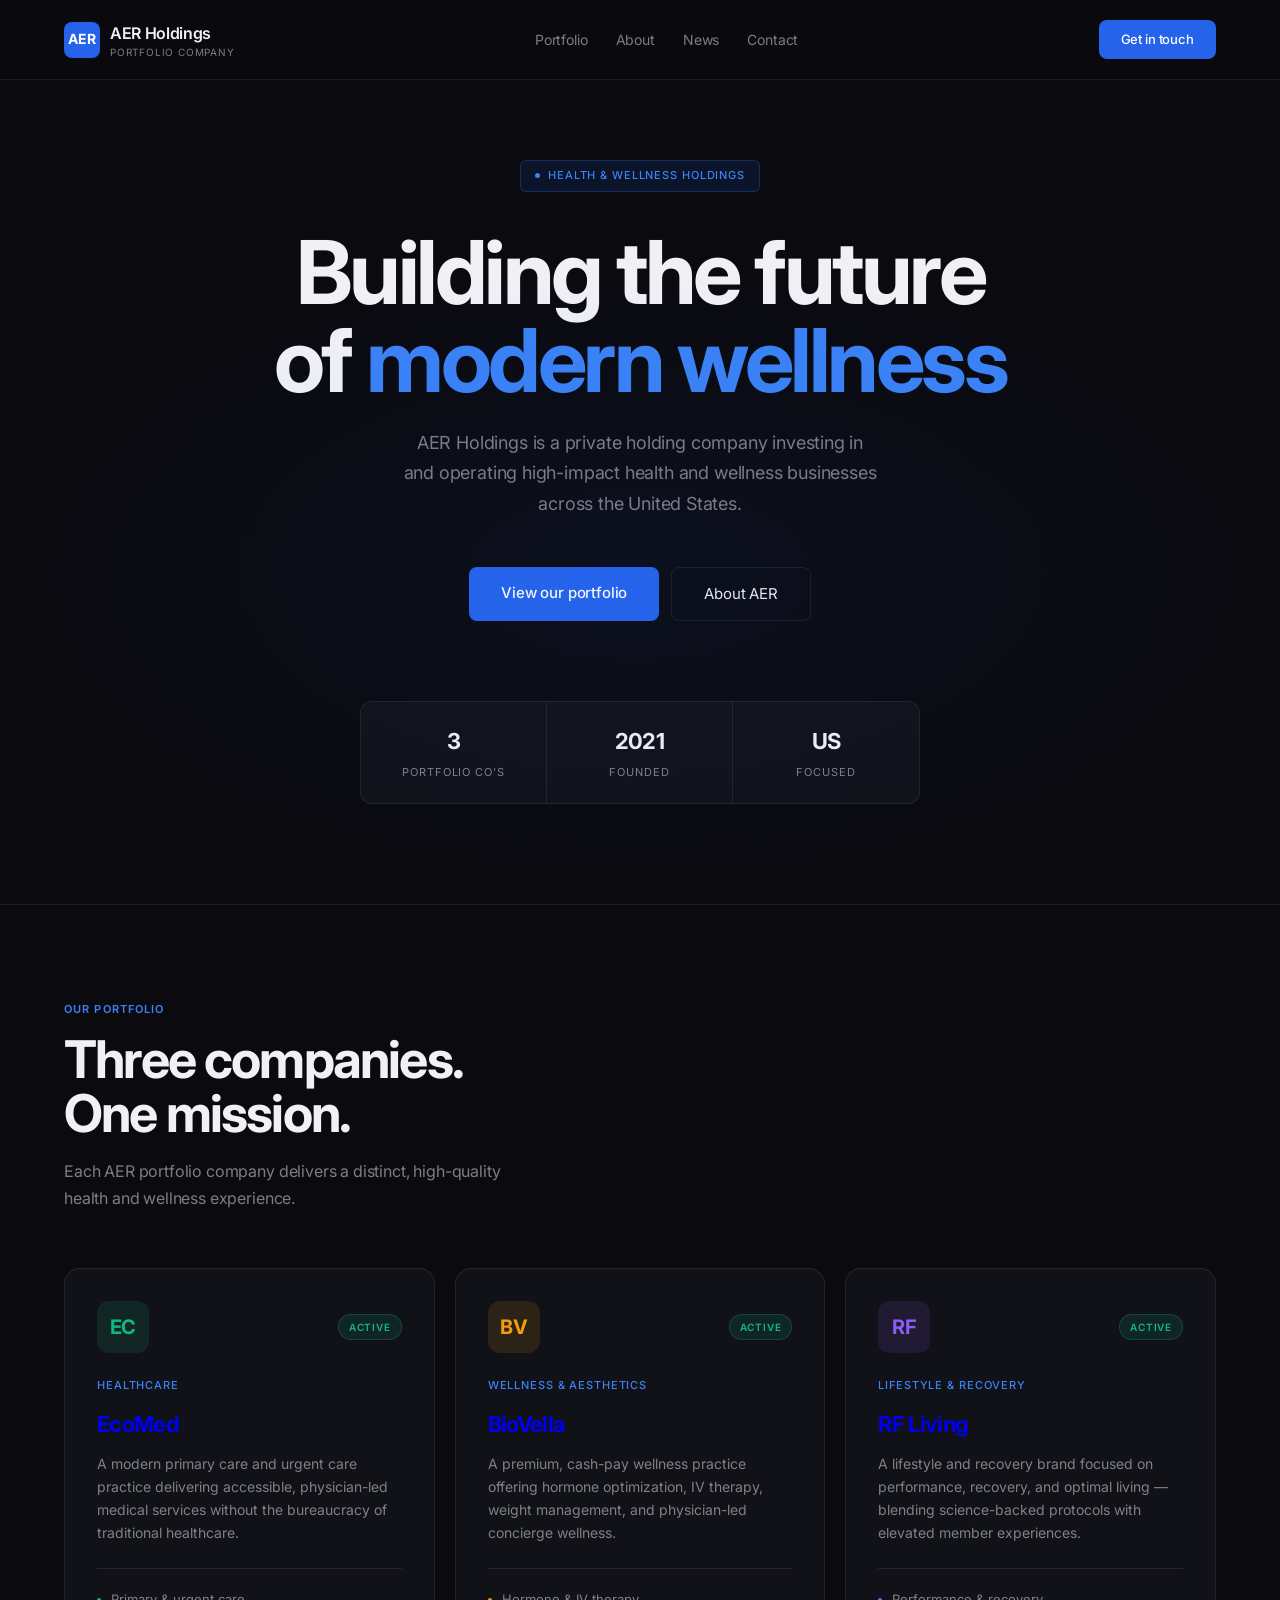
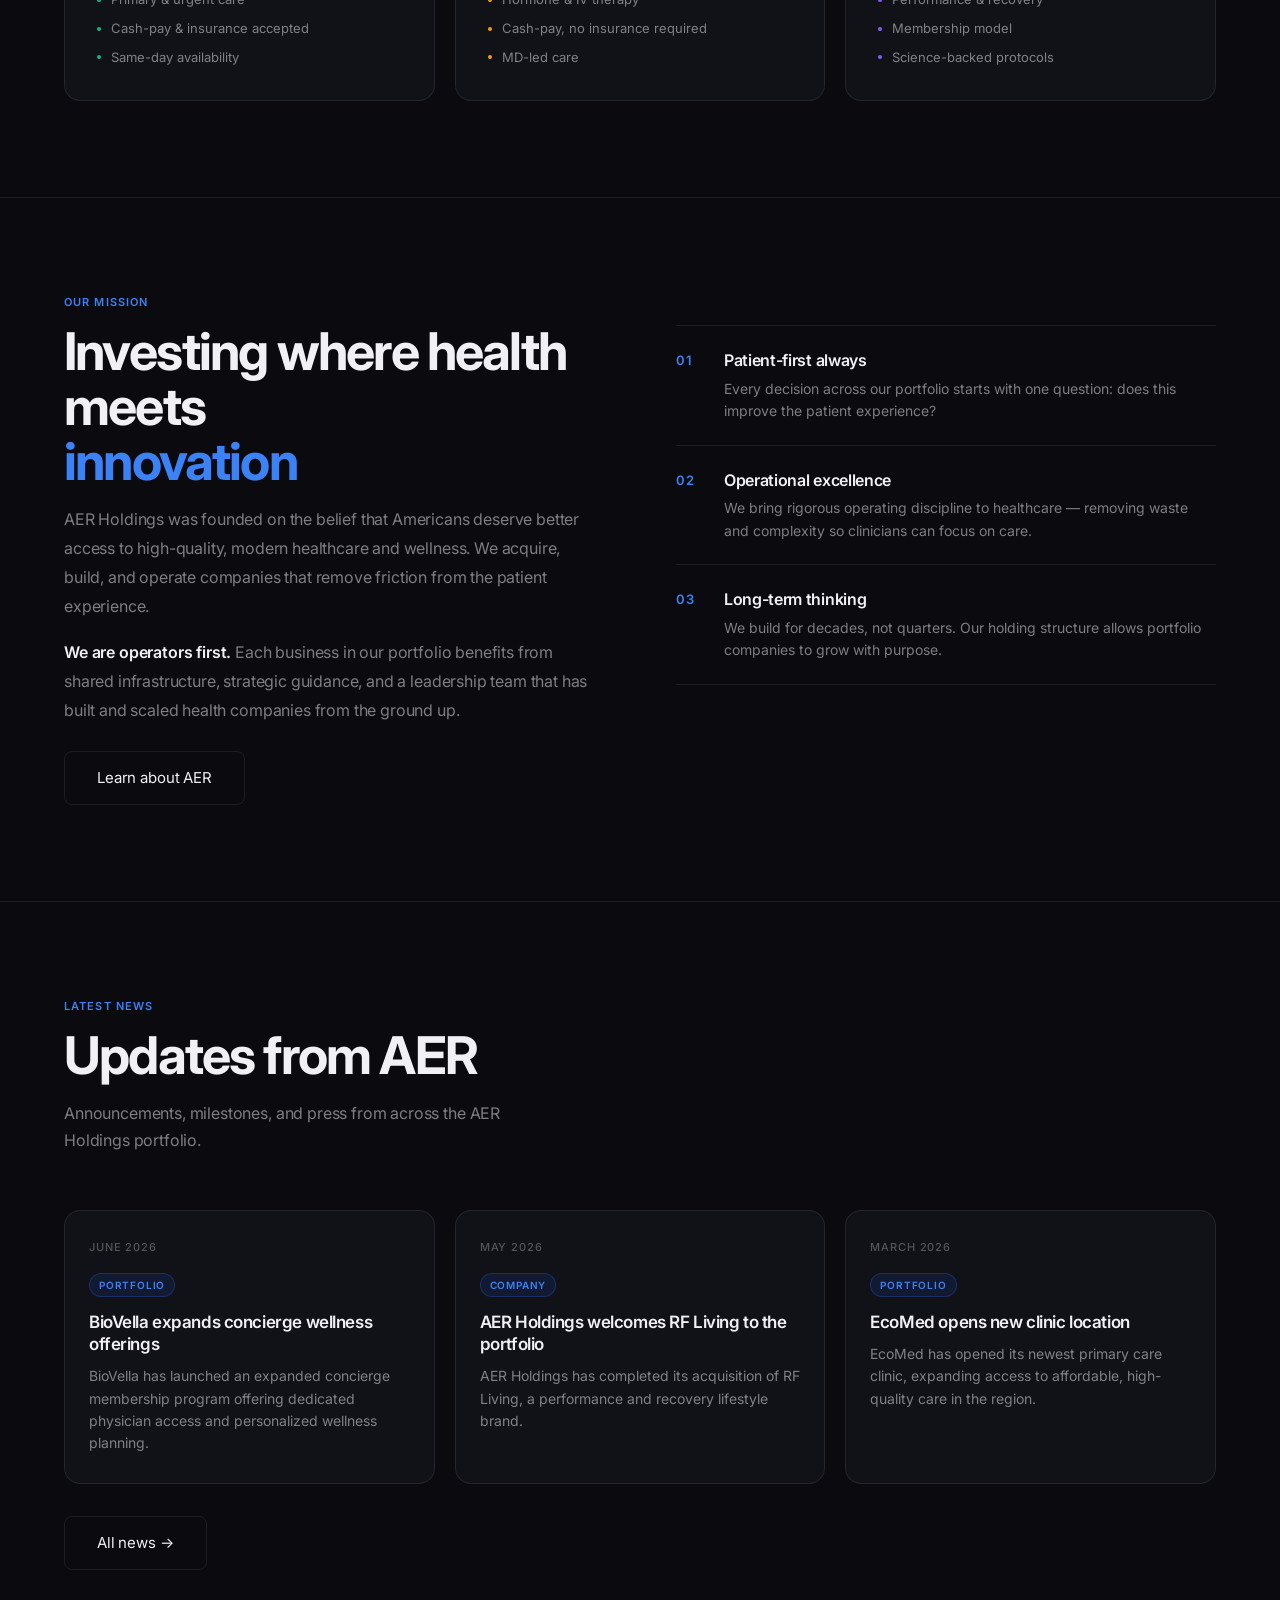
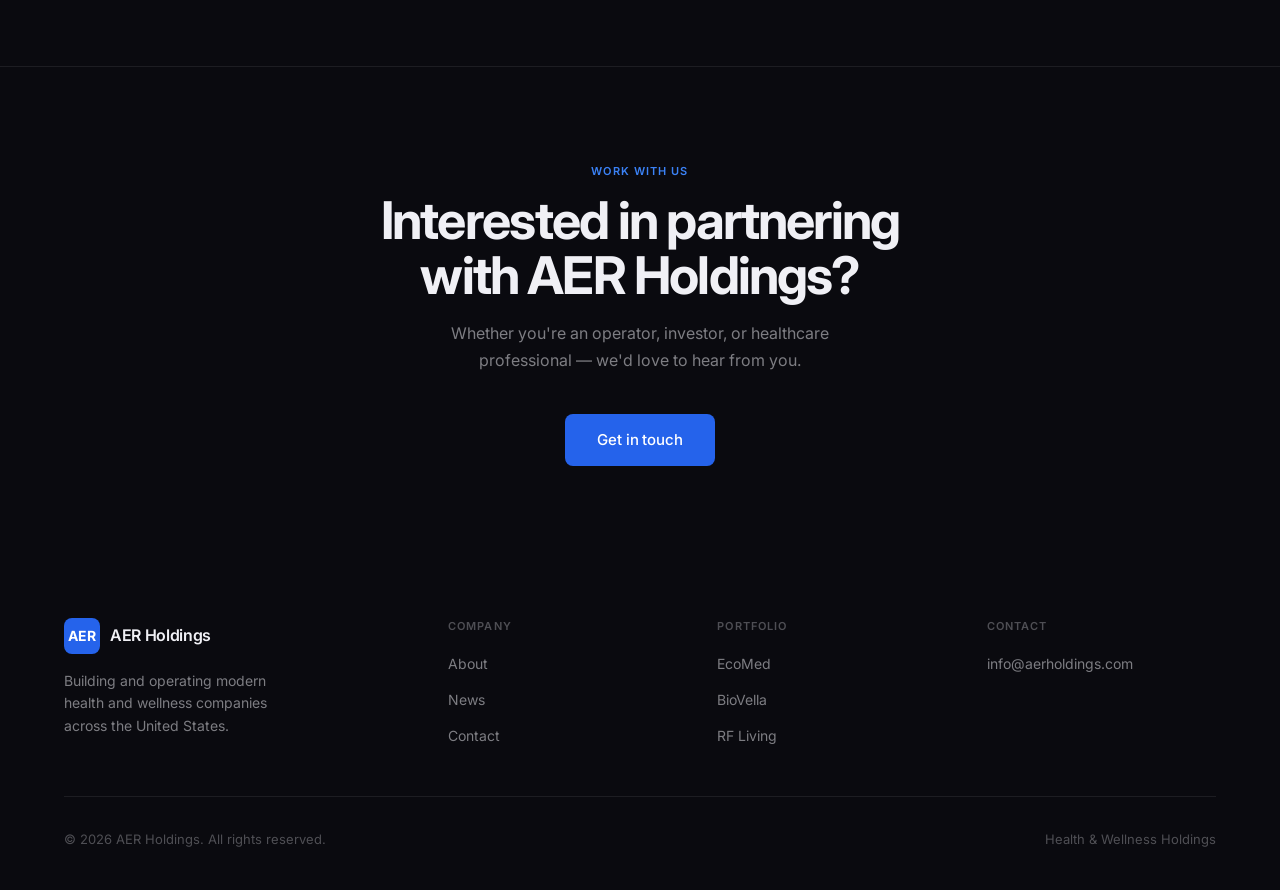
==== index.html @ 1b5bc902 "Initial commit: AER Holdings website" ====
<!DOCTYPE html>
<html lang="en">
<head>
<meta charset="UTF-8">
<meta name="viewport" content="width=device-width, initial-scale=1.0">
<title>AER Holdings — Building Tomorrow's Health & Wellness</title>
<link rel="preconnect" href="https://fonts.googleapis.com">
<link rel="preconnect" href="https://fonts.gstatic.com" crossorigin>
<link href="https://fonts.googleapis.com/css2?family=Inter:wght@300;400;500;600;700&display=swap" rel="stylesheet">
<link rel="stylesheet" href="styles.css">
</head>
<body>
<nav>
  <a href="index.html" class="logo">
    <div class="logo-mark">AER</div>
    <div><div class="logo-text">AER Holdings</div><div class="logo-sub">Portfolio Company</div></div>
  </a>
  <ul class="nav-links">
    <li><a href="portfolio.html">Portfolio</a></li>
    <li><a href="about.html">About</a></li>
    <li><a href="news.html">News</a></li>
    <li><a href="contact.html">Contact</a></li>
  </ul>
  <a href="contact.html" class="nav-cta">Get in touch</a>
  <button class="hamburger" onclick="toggleMenu()" aria-label="Open menu">
    <span></span><span></span><span></span>
  </button>
</nav>
<div class="mobile-menu" id="mobileMenu">
  <a href="portfolio.html" onclick="closeMenu()">Portfolio</a>
  <a href="about.html" onclick="closeMenu()">About</a>
  <a href="news.html" onclick="closeMenu()">News</a>
  <a href="contact.html" onclick="closeMenu()">Contact</a>
  <a href="contact.html" class="nav-cta" onclick="closeMenu()">Get in touch</a>
</div>

<section class="hero">
  <div class="hero-eyebrow">Health &amp; Wellness Holdings</div>
  <h1>Building the future<br>of <span>modern wellness</span></h1>
  <p>AER Holdings is a private holding company investing in and operating high-impact health and wellness businesses across the United States.</p>
  <div class="hero-btns">
    <a href="portfolio.html" class="btn-primary">View our portfolio</a>
    <a href="about.html" class="btn-ghost">About AER</a>
  </div>
  <div class="hero-stats">
    <div class="stat"><div class="stat-val">3</div><div class="stat-lbl">Portfolio Co's</div></div>
    <div class="stat"><div class="stat-val">2021</div><div class="stat-lbl">Founded</div></div>
    <div class="stat"><div class="stat-val">US</div><div class="stat-lbl">Focused</div></div>
  </div>
</section>

<!-- Portfolio Preview -->
<section>
  <div class="eyebrow">Our Portfolio</div>
  <h2 class="s-title">Three companies.<br>One mission.</h2>
  <p class="s-sub">Each AER portfolio company delivers a distinct, high-quality health and wellness experience.</p>
  <div class="portfolio-grid">
    <a href="portfolio.html#ecomed" class="portfolio-card">
      <div class="pc-header">
        <div class="pc-logo-wrap ecomed">EC</div>
        <span class="pc-badge active">Active</span>
      </div>
      <div class="pc-sector">Healthcare</div>
      <div class="pc-name">EcoMed</div>
      <div class="pc-desc">A modern primary care and urgent care practice delivering accessible, physician-led medical services without the bureaucracy of traditional healthcare.</div>
      <div class="pc-facts">
        <div class="pc-fact"><div class="pc-fact-dot ecomed"></div>Primary &amp; urgent care</div>
        <div class="pc-fact"><div class="pc-fact-dot ecomed"></div>Cash-pay &amp; insurance accepted</div>
        <div class="pc-fact"><div class="pc-fact-dot ecomed"></div>Same-day availability</div>
      </div>
    </a>
    <a href="portfolio.html#biovella" class="portfolio-card">
      <div class="pc-header">
        <div class="pc-logo-wrap biovella">BV</div>
        <span class="pc-badge active">Active</span>
      </div>
      <div class="pc-sector">Wellness &amp; Aesthetics</div>
      <div class="pc-name">BioVella</div>
      <div class="pc-desc">A premium, cash-pay wellness practice offering hormone optimization, IV therapy, weight management, and physician-led concierge wellness.</div>
      <div class="pc-facts">
        <div class="pc-fact"><div class="pc-fact-dot biovella"></div>Hormone &amp; IV therapy</div>
        <div class="pc-fact"><div class="pc-fact-dot biovella"></div>Cash-pay, no insurance required</div>
        <div class="pc-fact"><div class="pc-fact-dot biovella"></div>MD-led care</div>
      </div>
    </a>
    <a href="portfolio.html#rfliving" class="portfolio-card">
      <div class="pc-header">
        <div class="pc-logo-wrap rf">RF</div>
        <span class="pc-badge active">Active</span>
      </div>
      <div class="pc-sector">Lifestyle &amp; Recovery</div>
      <div class="pc-name">RF Living</div>
      <div class="pc-desc">A lifestyle and recovery brand focused on performance, recovery, and optimal living — blending science-backed protocols with elevated member experiences.</div>
      <div class="pc-facts">
        <div class="pc-fact"><div class="pc-fact-dot rf"></div>Performance &amp; recovery</div>
        <div class="pc-fact"><div class="pc-fact-dot rf"></div>Membership model</div>
        <div class="pc-fact"><div class="pc-fact-dot rf"></div>Science-backed protocols</div>
      </div>
    </a>
  </div>
</section>

<!-- Mission -->
<section>
  <div class="eyebrow">Our Mission</div>
  <div class="about-grid">
    <div class="about-content">
      <h2 class="s-title">Investing where health meets<br><span style="color:var(--accent-light)">innovation</span></h2>
      <p>AER Holdings was founded on the belief that Americans deserve better access to high-quality, modern healthcare and wellness. We acquire, build, and operate companies that remove friction from the patient experience.</p>
      <p><strong>We are operators first.</strong> Each business in our portfolio benefits from shared infrastructure, strategic guidance, and a leadership team that has built and scaled health companies from the ground up.</p>
      <a href="about.html" class="btn-ghost" style="margin-top:8px">Learn about AER</a>
    </div>
    <div class="values-list">
      <div class="value-item">
        <div class="value-num">01</div>
        <div class="value-body">
          <div class="value-name">Patient-first always</div>
          <div class="value-desc">Every decision across our portfolio starts with one question: does this improve the patient experience?</div>
        </div>
      </div>
      <div class="value-item">
        <div class="value-num">02</div>
        <div class="value-body">
          <div class="value-name">Operational excellence</div>
          <div class="value-desc">We bring rigorous operating discipline to healthcare — removing waste and complexity so clinicians can focus on care.</div>
        </div>
      </div>
      <div class="value-item">
        <div class="value-num">03</div>
        <div class="value-body">
          <div class="value-name">Long-term thinking</div>
          <div class="value-desc">We build for decades, not quarters. Our holding structure allows portfolio companies to grow with purpose.</div>
        </div>
      </div>
    </div>
  </div>
</section>

<!-- News teaser -->
<section>
  <div class="eyebrow">Latest News</div>
  <h2 class="s-title">Updates from AER</h2>
  <p class="s-sub">Announcements, milestones, and press from across the AER Holdings portfolio.</p>
  <div class="news-grid">
    <div class="news-card">
      <div class="news-date">June 2026</div>
      <div class="news-tag">Portfolio</div>
      <div class="news-title">BioVella expands concierge wellness offerings</div>
      <div class="news-excerpt">BioVella has launched an expanded concierge membership program offering dedicated physician access and personalized wellness planning.</div>
    </div>
    <div class="news-card">
      <div class="news-date">May 2026</div>
      <div class="news-tag">Company</div>
      <div class="news-title">AER Holdings welcomes RF Living to the portfolio</div>
      <div class="news-excerpt">AER Holdings has completed its acquisition of RF Living, a performance and recovery lifestyle brand.</div>
    </div>
    <div class="news-card">
      <div class="news-date">March 2026</div>
      <div class="news-tag">Portfolio</div>
      <div class="news-title">EcoMed opens new clinic location</div>
      <div class="news-excerpt">EcoMed has opened its newest primary care clinic, expanding access to affordable, high-quality care in the region.</div>
    </div>
  </div>
  <div style="margin-top:32px"><a href="news.html" class="btn-ghost">All news &rarr;</a></div>
</section>

<!-- CTA -->
<section style="text-align:center;border-bottom:none">
  <div class="eyebrow">Work with us</div>
  <h2 class="s-title" style="max-width:600px;margin:0 auto 16px">Interested in partnering<br>with AER Holdings?</h2>
  <p style="font-size:16px;color:var(--mu);max-width:440px;margin:0 auto 40px;line-height:1.7">Whether you're an operator, investor, or healthcare professional — we'd love to hear from you.</p>
  <a href="contact.html" class="btn-primary">Get in touch</a>
</section>

<footer>
  <div class="footer-inner">
    <div class="footer-brand">
      <a href="index.html" class="footer-logo logo">
        <div class="logo-mark">AER</div>
        <div><div class="logo-text">AER Holdings</div></div>
      </a>
      <p class="footer-tagline">Building and operating modern health and wellness companies across the United States.</p>
    </div>
    <div>
      <div class="footer-col-title">Company</div>
      <ul class="footer-links">
        <li><a href="about.html">About</a></li>
        <li><a href="news.html">News</a></li>
        <li><a href="contact.html">Contact</a></li>
      </ul>
    </div>
    <div>
      <div class="footer-col-title">Portfolio</div>
      <ul class="footer-links">
        <li><a href="portfolio.html#ecomed">EcoMed</a></li>
        <li><a href="portfolio.html#biovella">BioVella</a></li>
        <li><a href="portfolio.html#rfliving">RF Living</a></li>
      </ul>
    </div>
    <div>
      <div class="footer-col-title">Contact</div>
      <ul class="footer-links">
        <li><a href="mailto:info@aerholdings.com">info@aerholdings.com</a></li>
      </ul>
    </div>
  </div>
  <div class="footer-bottom">
    <span>&copy; 2026 AER Holdings. All rights reserved.</span>
    <span>Health &amp; Wellness Holdings</span>
  </div>
</footer>

<script src="script.js"></script>
</body>
</html>
---- styles.css ----
*,*::before,*::after{box-sizing:border-box;margin:0;padding:0}
:root{
  --accent:#2563EB;
  --accent-light:#3B82F6;
  --accent-dim:rgba(37,99,235,0.12);
  --accent-border:rgba(37,99,235,0.3);
  --bg:#0A0A0F;
  --bg2:#111118;
  --bg3:#18181F;
  --bd:rgba(255,255,255,0.08);
  --bd2:rgba(255,255,255,0.04);
  --tx:#F0F0F5;
  --mu:rgba(240,240,245,0.5);
  --mu2:rgba(240,240,245,0.3);
}
html{scroll-behavior:smooth}
body{font-family:'Inter',sans-serif;background:var(--bg);color:var(--tx);font-size:16px;line-height:1.6;overflow-x:hidden}

/* NAV */
nav{position:sticky;top:0;z-index:100;display:flex;align-items:center;justify-content:space-between;padding:0 5vw;height:80px;background:rgba(10,10,15,0.92);backdrop-filter:blur(16px);border-bottom:1px solid var(--bd)}
.logo{display:flex;align-items:center;gap:10px;text-decoration:none}
.logo-mark{width:36px;height:36px;background:var(--accent);border-radius:8px;display:flex;align-items:center;justify-content:center;font-size:14px;font-weight:700;color:#fff;letter-spacing:-.02em;flex-shrink:0}
.logo-text{font-size:16px;font-weight:600;letter-spacing:-.02em;color:var(--tx)}
.logo-sub{font-size:10px;font-weight:400;color:var(--mu);letter-spacing:.08em;text-transform:uppercase;line-height:1.2}
.nav-links{display:flex;list-style:none;gap:28px;align-items:center}
.nav-links a{font-size:14px;color:var(--mu);text-decoration:none;transition:color .2s;letter-spacing:-.01em}
.nav-links a:hover,.nav-links a.active{color:var(--tx)}
.nav-cta{font-size:13px;font-weight:500;padding:9px 22px;background:var(--accent);color:#fff;border:none;border-radius:8px;cursor:pointer;text-decoration:none;transition:background .2s,transform .15s;display:inline-block;letter-spacing:-.01em}
.nav-cta:hover{background:var(--accent-light);transform:translateY(-1px)}
.hamburger{display:none;flex-direction:column;gap:5px;cursor:pointer;background:none;border:none;padding:4px}
.hamburger span{display:block;width:22px;height:1.5px;background:var(--tx);transition:all .3s}
.mobile-menu{display:none;position:fixed;inset:80px 0 0 0;background:var(--bg);z-index:99;flex-direction:column;align-items:center;justify-content:center;gap:28px}
.mobile-menu.open{display:flex}
.mobile-menu a{font-size:22px;font-weight:300;color:var(--tx);text-decoration:none;transition:color .2s}
.mobile-menu a:hover{color:var(--accent)}
.mobile-menu .nav-cta{font-size:16px;padding:12px 36px}

/* HERO */
.hero{min-height:calc(100svh - 80px);display:flex;flex-direction:column;align-items:center;justify-content:center;text-align:center;padding:80px 5vw 100px;border-bottom:1px solid var(--bd);position:relative;overflow:hidden}
.hero::before{content:'';position:absolute;inset:0;background:radial-gradient(ellipse 70% 55% at 50% 60%,rgba(37,99,235,0.07) 0%,transparent 70%);pointer-events:none}
.hero-eyebrow{display:inline-flex;align-items:center;gap:8px;background:var(--accent-dim);border:1px solid var(--accent-border);border-radius:6px;padding:6px 14px;font-size:11px;font-weight:500;color:var(--accent-light);letter-spacing:.08em;text-transform:uppercase;margin-bottom:36px}
.hero-eyebrow::before{content:'';width:5px;height:5px;border-radius:50%;background:var(--accent-light);animation:pulse 2s ease-in-out infinite}
@keyframes pulse{0%,100%{opacity:1;transform:scale(1)}50%{opacity:.35;transform:scale(.65)}}
.hero h1{font-size:clamp(42px,7.5vw,88px);font-weight:700;line-height:1.0;letter-spacing:-.04em;max-width:820px;margin-bottom:24px}
.hero h1 span{color:var(--accent-light)}
.hero p{font-size:clamp(15px,2vw,18px);font-weight:400;color:var(--mu);max-width:480px;margin-bottom:48px;line-height:1.7;letter-spacing:-.01em}
.hero-btns{display:flex;gap:12px;flex-wrap:wrap;justify-content:center;margin-bottom:80px}
.btn-primary{font-size:15px;font-weight:500;padding:14px 32px;background:var(--accent);color:#fff;border:none;border-radius:8px;cursor:pointer;text-decoration:none;transition:background .2s,transform .15s;display:inline-block;letter-spacing:-.01em}
.btn-primary:hover{background:var(--accent-light);transform:translateY(-1px)}
.btn-ghost{font-size:15px;font-weight:400;padding:14px 32px;background:transparent;color:var(--tx);border:1px solid var(--bd);border-radius:8px;cursor:pointer;text-decoration:none;transition:border-color .2s,transform .15s;display:inline-block;letter-spacing:-.01em}
.btn-ghost:hover{border-color:var(--accent-border);transform:translateY(-1px)}
.hero-stats{display:grid;grid-template-columns:repeat(3,1fr);width:100%;max-width:560px;border:1px solid var(--bd);border-radius:12px;overflow:hidden;background:var(--bg2)}
.stat{padding:22px 16px;text-align:center;border-right:1px solid var(--bd)}
.stat:last-child{border-right:none}
.stat-val{font-size:22px;font-weight:700;letter-spacing:-.03em;margin-bottom:4px;color:var(--tx)}
.stat-lbl{font-size:11px;color:var(--mu);text-transform:uppercase;letter-spacing:.08em}

/* SECTIONS */
section{padding:96px 5vw;border-bottom:1px solid var(--bd)}
.eyebrow{font-size:11px;font-weight:600;text-transform:uppercase;letter-spacing:.1em;color:var(--accent-light);margin-bottom:14px}
.s-title{font-size:clamp(32px,4.5vw,52px);font-weight:700;line-height:1.05;letter-spacing:-.035em;margin-bottom:16px}
.s-sub{font-size:16px;font-weight:400;color:var(--mu);max-width:480px;line-height:1.7;margin-bottom:56px;letter-spacing:-.01em}

/* PORTFOLIO CARDS */
.portfolio-grid{display:grid;grid-template-columns:repeat(auto-fit,minmax(300px,1fr));gap:20px}
.portfolio-card{background:var(--bg2);border:1px solid var(--bd);border-radius:16px;padding:32px;transition:border-color .25s,transform .25s;cursor:default;text-decoration:none;display:block}
.portfolio-card:hover{border-color:var(--accent-border);transform:translateY(-3px)}
.pc-header{display:flex;align-items:center;justify-content:space-between;margin-bottom:24px}
.pc-logo-wrap{width:52px;height:52px;border-radius:12px;display:flex;align-items:center;justify-content:center;font-size:20px;font-weight:700;letter-spacing:-.03em;flex-shrink:0}
.pc-logo-wrap.ecomed{background:rgba(16,185,129,0.12);color:#10B981}
.pc-logo-wrap.biovella{background:rgba(245,158,11,0.12);color:#F59E0B}
.pc-logo-wrap.rf{background:rgba(139,92,246,0.12);color:#8B5CF6}
.pc-badge{font-size:10px;font-weight:600;text-transform:uppercase;letter-spacing:.08em;padding:4px 10px;border-radius:100px}
.pc-badge.active{background:rgba(16,185,129,0.12);color:#10B981;border:1px solid rgba(16,185,129,0.25)}
.pc-name{font-size:22px;font-weight:700;letter-spacing:-.03em;margin-bottom:10px}
.pc-sector{font-size:11px;font-weight:500;text-transform:uppercase;letter-spacing:.08em;color:var(--accent-light);margin-bottom:12px}
.pc-desc{font-size:14px;font-weight:400;color:var(--mu);line-height:1.65;margin-bottom:24px}
.pc-facts{display:flex;flex-direction:column;gap:8px;border-top:1px solid var(--bd);padding-top:20px}
.pc-fact{display:flex;align-items:center;gap:10px;font-size:13px;color:var(--mu)}
.pc-fact-dot{width:4px;height:4px;border-radius:50%;flex-shrink:0}
.pc-fact-dot.ecomed{background:#10B981}
.pc-fact-dot.biovella{background:#F59E0B}
.pc-fact-dot.rf{background:#8B5CF6}

/* ABOUT / MISSION */
.about-grid{display:grid;grid-template-columns:1fr 1fr;gap:72px;align-items:start}
.about-content p{font-size:16px;font-weight:400;color:var(--mu);line-height:1.8;margin-bottom:18px;letter-spacing:-.01em}
.about-content p strong{color:var(--tx);font-weight:600}
.values-list{display:flex;flex-direction:column;gap:0}
.value-item{display:flex;gap:20px;padding:22px 0;border-bottom:1px solid var(--bd)}
.value-item:first-child{border-top:1px solid var(--bd)}
.value-num{font-size:13px;font-weight:600;color:var(--accent-light);min-width:28px;padding-top:2px;letter-spacing:.04em}
.value-body{}
.value-name{font-size:16px;font-weight:600;letter-spacing:-.02em;margin-bottom:4px}
.value-desc{font-size:14px;color:var(--mu);line-height:1.6}

/* LEADERSHIP */
.leadership-grid{display:grid;grid-template-columns:repeat(auto-fit,minmax(240px,1fr));gap:20px}
.leader-card{background:var(--bg2);border:1px solid var(--bd);border-radius:16px;padding:28px 24px;transition:border-color .2s}
.leader-card:hover{border-color:var(--accent-border)}
.leader-avatar{width:56px;height:56px;border-radius:12px;background:var(--accent-dim);border:1px solid var(--accent-border);display:flex;align-items:center;justify-content:center;font-size:20px;font-weight:700;color:var(--accent-light);letter-spacing:-.02em;margin-bottom:20px}
.leader-name{font-size:18px;font-weight:600;letter-spacing:-.02em;margin-bottom:4px}
.leader-title{font-size:12px;font-weight:500;text-transform:uppercase;letter-spacing:.08em;color:var(--accent-light);margin-bottom:12px}
.leader-bio{font-size:14px;color:var(--mu);line-height:1.6}

/* NEWS */
.news-grid{display:grid;grid-template-columns:repeat(auto-fit,minmax(280px,1fr));gap:20px}
.news-card{background:var(--bg2);border:1px solid var(--bd);border-radius:16px;padding:28px 24px;transition:border-color .2s,transform .2s}
.news-card:hover{border-color:var(--accent-border);transform:translateY(-2px)}
.news-date{font-size:11px;font-weight:500;text-transform:uppercase;letter-spacing:.08em;color:var(--mu2);margin-bottom:14px}
.news-tag{display:inline-block;font-size:10px;font-weight:600;text-transform:uppercase;letter-spacing:.08em;padding:3px 9px;border-radius:100px;background:var(--accent-dim);color:var(--accent-light);border:1px solid var(--accent-border);margin-bottom:14px}
.news-title{font-size:17px;font-weight:600;letter-spacing:-.025em;line-height:1.3;margin-bottom:10px}
.news-excerpt{font-size:14px;color:var(--mu);line-height:1.6}

/* CONTACT */
.contact-grid{display:grid;grid-template-columns:1fr 1.2fr;gap:60px;align-items:start}
.contact-info{display:flex;flex-direction:column;gap:14px}
.ci-card{background:var(--bg2);border:1px solid var(--bd);border-radius:12px;padding:18px 20px;display:flex;align-items:flex-start;gap:14px}
.ci-icon{font-size:16px;width:36px;height:36px;background:var(--accent-dim);border-radius:8px;display:flex;align-items:center;justify-content:center;flex-shrink:0;border:1px solid var(--accent-border)}
.ci-label{font-size:11px;font-weight:500;text-transform:uppercase;letter-spacing:.08em;color:var(--mu);margin-bottom:3px}
.ci-val{font-size:15px;color:var(--tx);letter-spacing:-.01em}
.form-card{background:var(--bg2);border:1px solid var(--bd);border-radius:16px;padding:36px}
.form-title{font-size:22px;font-weight:700;letter-spacing:-.03em;margin-bottom:6px}
.form-sub{font-size:14px;color:var(--mu);margin-bottom:28px;line-height:1.6}
.form-row{display:grid;grid-template-columns:1fr 1fr;gap:14px}
.field{display:flex;flex-direction:column;gap:6px;margin-bottom:14px}
.field label{font-size:11px;font-weight:600;text-transform:uppercase;letter-spacing:.07em;color:var(--mu)}
.field input,.field select,.field textarea{background:var(--bg3);border:1px solid var(--bd);border-radius:8px;padding:12px 14px;color:var(--tx);font-family:'Inter',sans-serif;font-size:14px;font-weight:400;outline:none;transition:border-color .2s;width:100%;-webkit-appearance:none;appearance:none;letter-spacing:-.01em}
.field input:focus,.field select:focus,.field textarea:focus{border-color:var(--accent-border)}
.field input::placeholder,.field textarea::placeholder{color:var(--mu2)}
.field textarea{height:100px;resize:none}
.form-submit{width:100%;font-family:'Inter',sans-serif;font-size:15px;font-weight:500;padding:14px;background:var(--accent);color:#fff;border:none;border-radius:8px;cursor:pointer;transition:background .2s;margin-top:4px;letter-spacing:-.01em}
.form-submit:hover{background:var(--accent-light)}
.form-note{font-size:12px;color:var(--mu2);text-align:center;margin-top:12px}

/* FOOTER */
footer{padding:56px 5vw 40px;background:var(--bg)}
.footer-inner{display:grid;grid-template-columns:1.5fr repeat(3,1fr);gap:40px;padding-bottom:48px;border-bottom:1px solid var(--bd);margin-bottom:32px}
.footer-brand{}
.footer-logo{display:flex;align-items:center;gap:10px;margin-bottom:16px;text-decoration:none}
.footer-tagline{font-size:14px;color:var(--mu);line-height:1.6;max-width:240px}
.footer-col-title{font-size:11px;font-weight:600;text-transform:uppercase;letter-spacing:.1em;color:var(--mu2);margin-bottom:16px}
.footer-links{list-style:none;display:flex;flex-direction:column;gap:10px}
.footer-links a{font-size:14px;color:var(--mu);text-decoration:none;transition:color .2s}
.footer-links a:hover{color:var(--tx)}
.footer-bottom{display:flex;align-items:center;justify-content:space-between;font-size:13px;color:var(--mu2)}

/* PAGE HERO (inner pages) */
.page-hero{padding:80px 5vw 64px;border-bottom:1px solid var(--bd);position:relative;overflow:hidden}
.page-hero::before{content:'';position:absolute;inset:0;background:radial-gradient(ellipse 50% 80% at 0% 50%,rgba(37,99,235,0.05) 0%,transparent 70%);pointer-events:none}
.page-hero-eyebrow{font-size:11px;font-weight:600;text-transform:uppercase;letter-spacing:.1em;color:var(--accent-light);margin-bottom:14px}
.page-hero h1{font-size:clamp(36px,5.5vw,64px);font-weight:700;letter-spacing:-.04em;line-height:1.05;max-width:700px;margin-bottom:18px}
.page-hero p{font-size:17px;font-weight:400;color:var(--mu);max-width:520px;line-height:1.7;letter-spacing:-.01em}

/* MISC */
.divider-line{width:40px;height:2px;background:var(--accent);border-radius:2px;margin-bottom:32px}
.tag-row{display:flex;flex-wrap:wrap;gap:8px;margin-top:20px}
.tag{font-size:11px;font-weight:500;text-transform:uppercase;letter-spacing:.07em;padding:4px 10px;border-radius:100px;background:var(--bg3);border:1px solid var(--bd);color:var(--mu)}

@media(max-width:900px){
  .about-grid,.contact-grid{grid-template-columns:1fr}
  .footer-inner{grid-template-columns:1fr 1fr}
}
@media(max-width:640px){
  .nav-links,.nav-cta{display:none}
  .hamburger{display:flex}
  .hero-stats{grid-template-columns:1fr 1fr 1fr}
  .form-row{grid-template-columns:1fr}
  .footer-inner{grid-template-columns:1fr}
  .footer-bottom{flex-direction:column;gap:8px;text-align:center}
}
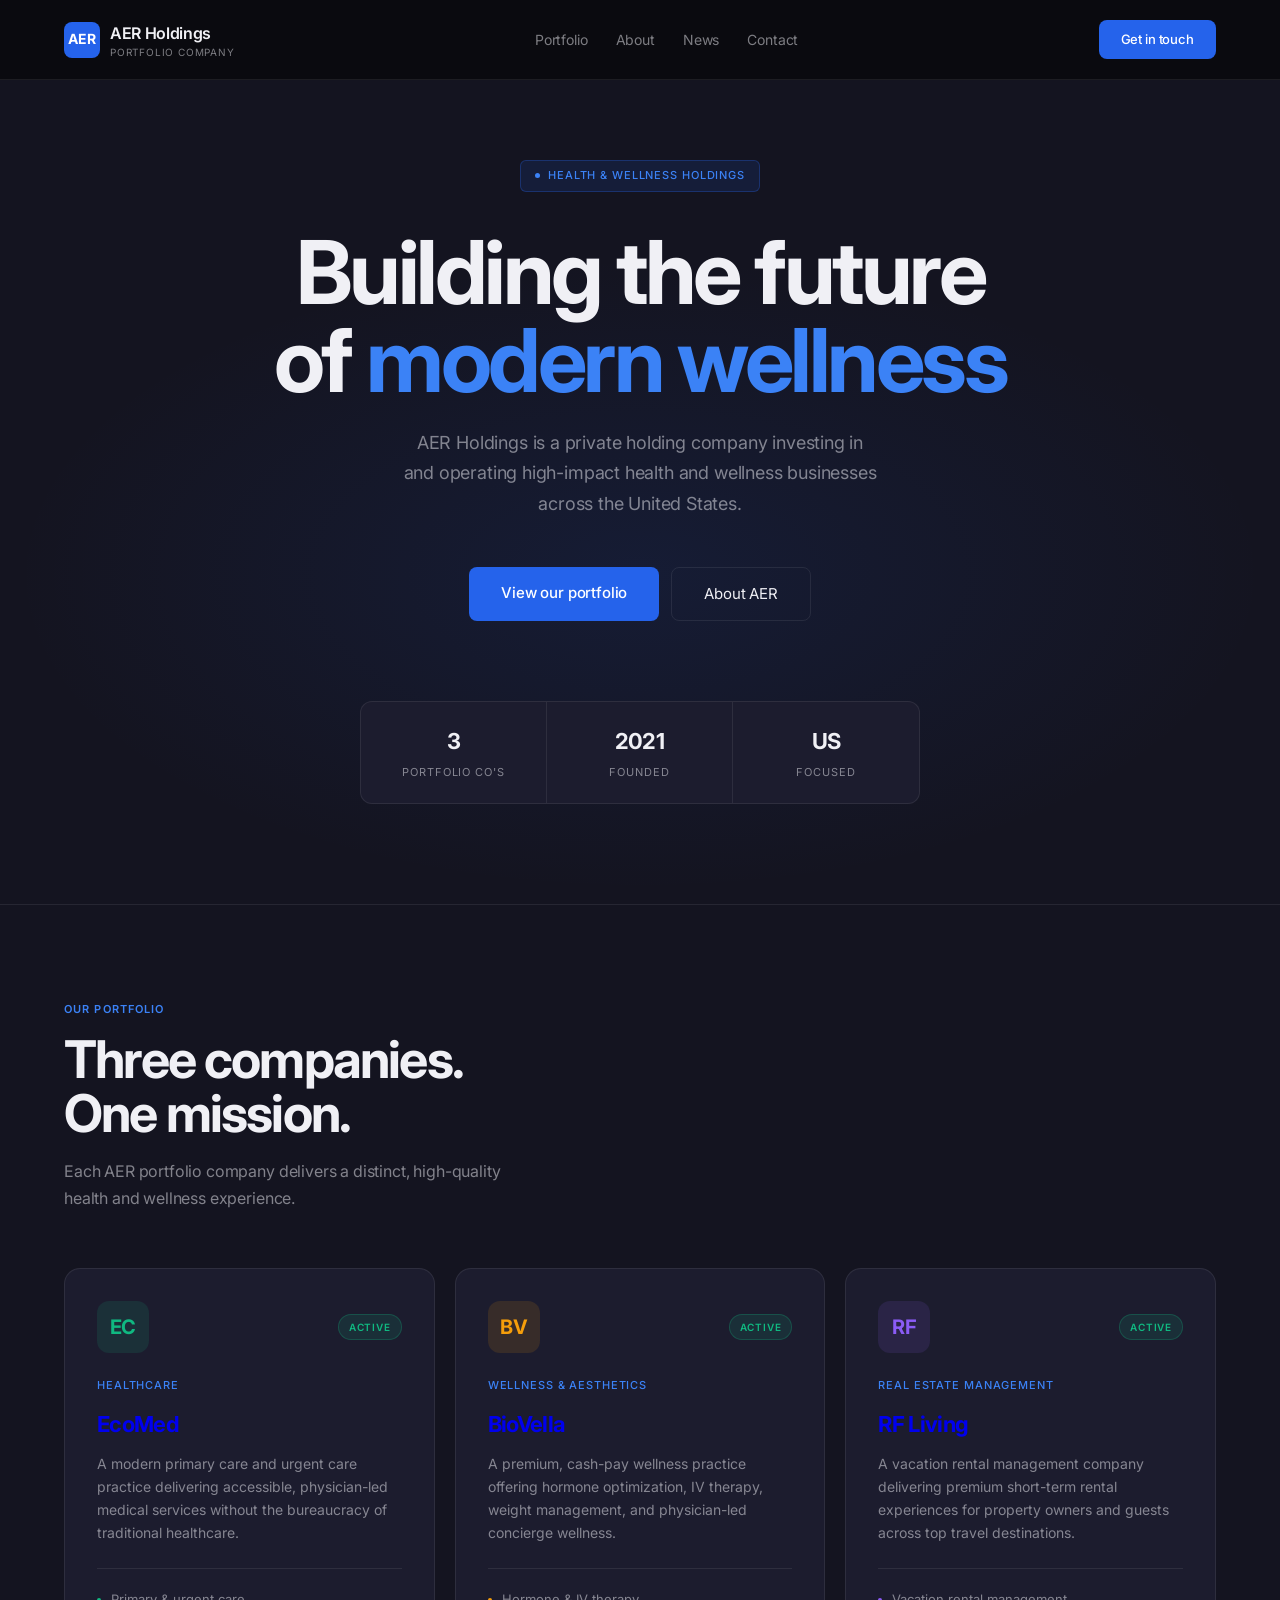
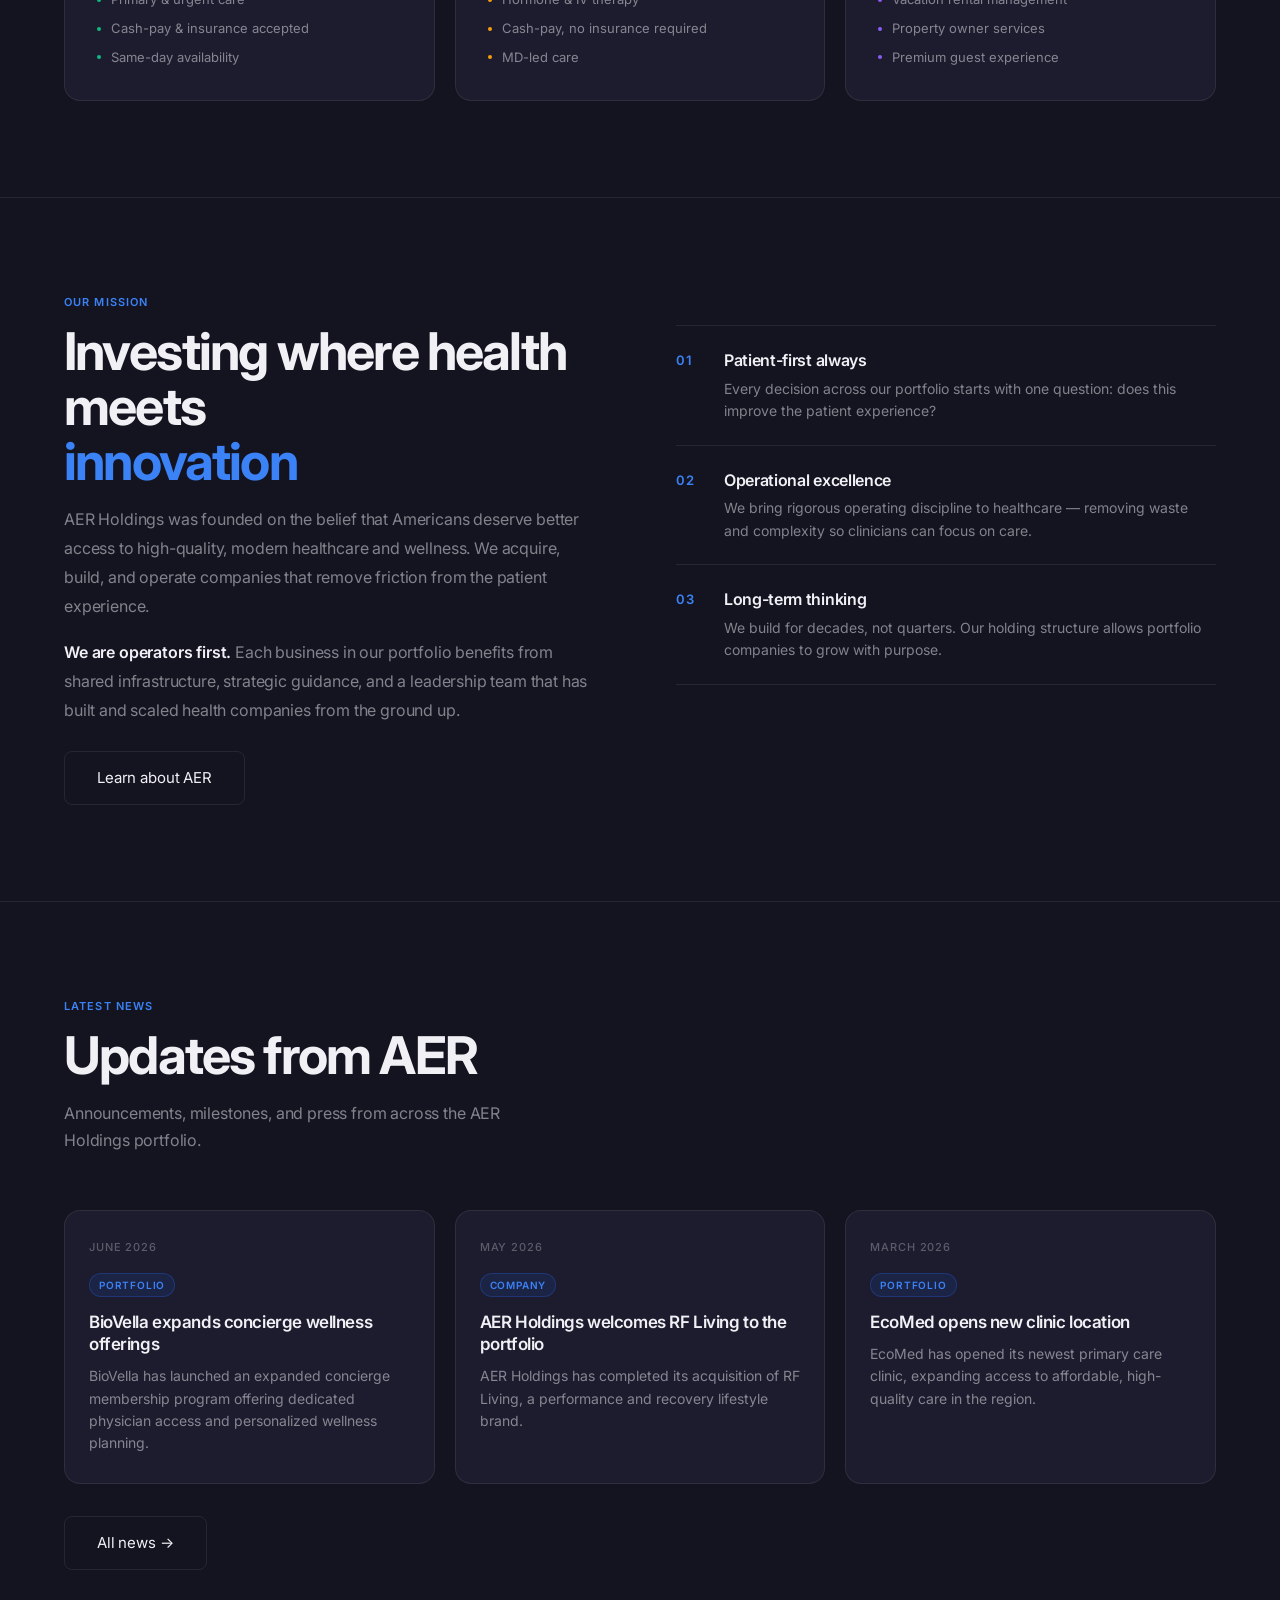
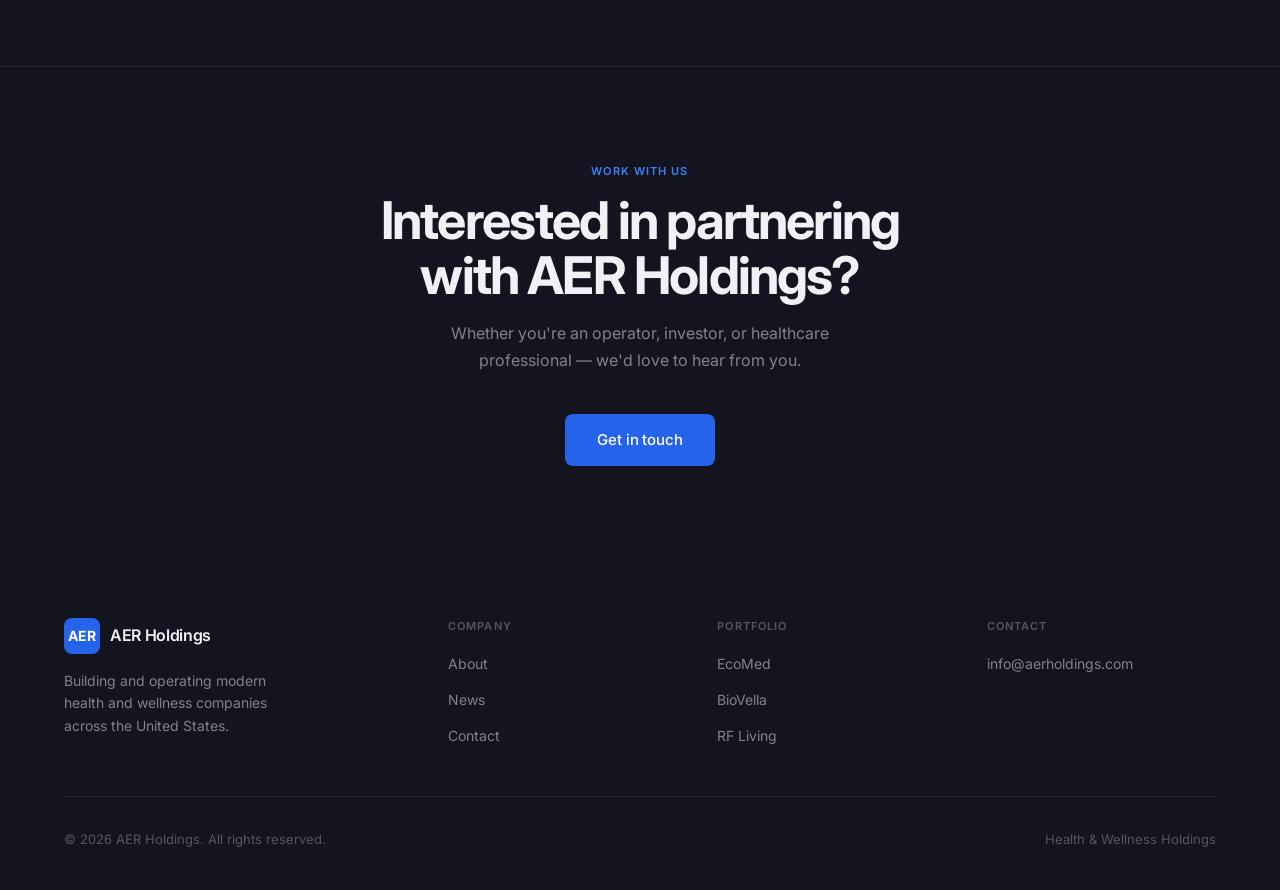
==== commit 10c9f280: "Update RF Living: vacation rental management company" ====
--- a/index.html
+++ b/index.html
@@ -88,13 +88,13 @@
         <div class="pc-logo-wrap rf">RF</div>
         <span class="pc-badge active">Active</span>
       </div>
-      <div class="pc-sector">Lifestyle &amp; Recovery</div>
+      <div class="pc-sector">Real Estate Management</div>
       <div class="pc-name">RF Living</div>
-      <div class="pc-desc">A lifestyle and recovery brand focused on performance, recovery, and optimal living — blending science-backed protocols with elevated member experiences.</div>
+      <div class="pc-desc">A vacation rental management company delivering premium short-term rental experiences for property owners and guests across top travel destinations.</div>
       <div class="pc-facts">
-        <div class="pc-fact"><div class="pc-fact-dot rf"></div>Performance &amp; recovery</div>
-        <div class="pc-fact"><div class="pc-fact-dot rf"></div>Membership model</div>
-        <div class="pc-fact"><div class="pc-fact-dot rf"></div>Science-backed protocols</div>
+        <div class="pc-fact"><div class="pc-fact-dot rf"></div>Vacation rental management</div>
+        <div class="pc-fact"><div class="pc-fact-dot rf"></div>Property owner services</div>
+        <div class="pc-fact"><div class="pc-fact-dot rf"></div>Premium guest experience</div>
       </div>
     </a>
   </div>
--- a/styles.css
+++ b/styles.css
@@ -4,9 +4,9 @@
   --accent-light:#3B82F6;
   --accent-dim:rgba(37,99,235,0.12);
   --accent-border:rgba(37,99,235,0.3);
-  --bg:#0A0A0F;
-  --bg2:#111118;
-  --bg3:#18181F;
+  --bg:#141420;
+  --bg2:#1C1C2E;
+  --bg3:#22223A;
   --bd:rgba(255,255,255,0.08);
   --bd2:rgba(255,255,255,0.04);
   --tx:#F0F0F5;
@@ -36,8 +36,10 @@
 .mobile-menu .nav-cta{font-size:16px;padding:12px 36px}
 
 /* HERO */
-.hero{min-height:calc(100svh - 80px);display:flex;flex-direction:column;align-items:center;justify-content:center;text-align:center;padding:80px 5vw 100px;border-bottom:1px solid var(--bd);position:relative;overflow:hidden}
-.hero::before{content:'';position:absolute;inset:0;background:radial-gradient(ellipse 70% 55% at 50% 60%,rgba(37,99,235,0.07) 0%,transparent 70%);pointer-events:none}
+.hero{min-height:calc(100svh - 80px);display:flex;flex-direction:column;align-items:center;justify-content:center;text-align:center;padding:80px 5vw 100px;border-bottom:1px solid var(--bd);position:relative;overflow:hidden;background-image:url('https://images.unsplash.com/photo-1486325212027-8081e485255e?w=1800&auto=format&fit=crop&q=80');background-size:cover;background-position:center 30%}
+.hero::before{content:'';position:absolute;inset:0;background:linear-gradient(to bottom,rgba(20,20,32,0.82) 0%,rgba(20,20,32,0.72) 50%,rgba(20,20,32,0.92) 100%);pointer-events:none}
+.hero::after{content:'';position:absolute;inset:0;background:radial-gradient(ellipse 70% 55% at 50% 60%,rgba(37,99,235,0.10) 0%,transparent 70%);pointer-events:none}
+.hero>*{position:relative;z-index:1}
 .hero-eyebrow{display:inline-flex;align-items:center;gap:8px;background:var(--accent-dim);border:1px solid var(--accent-border);border-radius:6px;padding:6px 14px;font-size:11px;font-weight:500;color:var(--accent-light);letter-spacing:.08em;text-transform:uppercase;margin-bottom:36px}
 .hero-eyebrow::before{content:'';width:5px;height:5px;border-radius:50%;background:var(--accent-light);animation:pulse 2s ease-in-out infinite}
 @keyframes pulse{0%,100%{opacity:1;transform:scale(1)}50%{opacity:.35;transform:scale(.65)}}
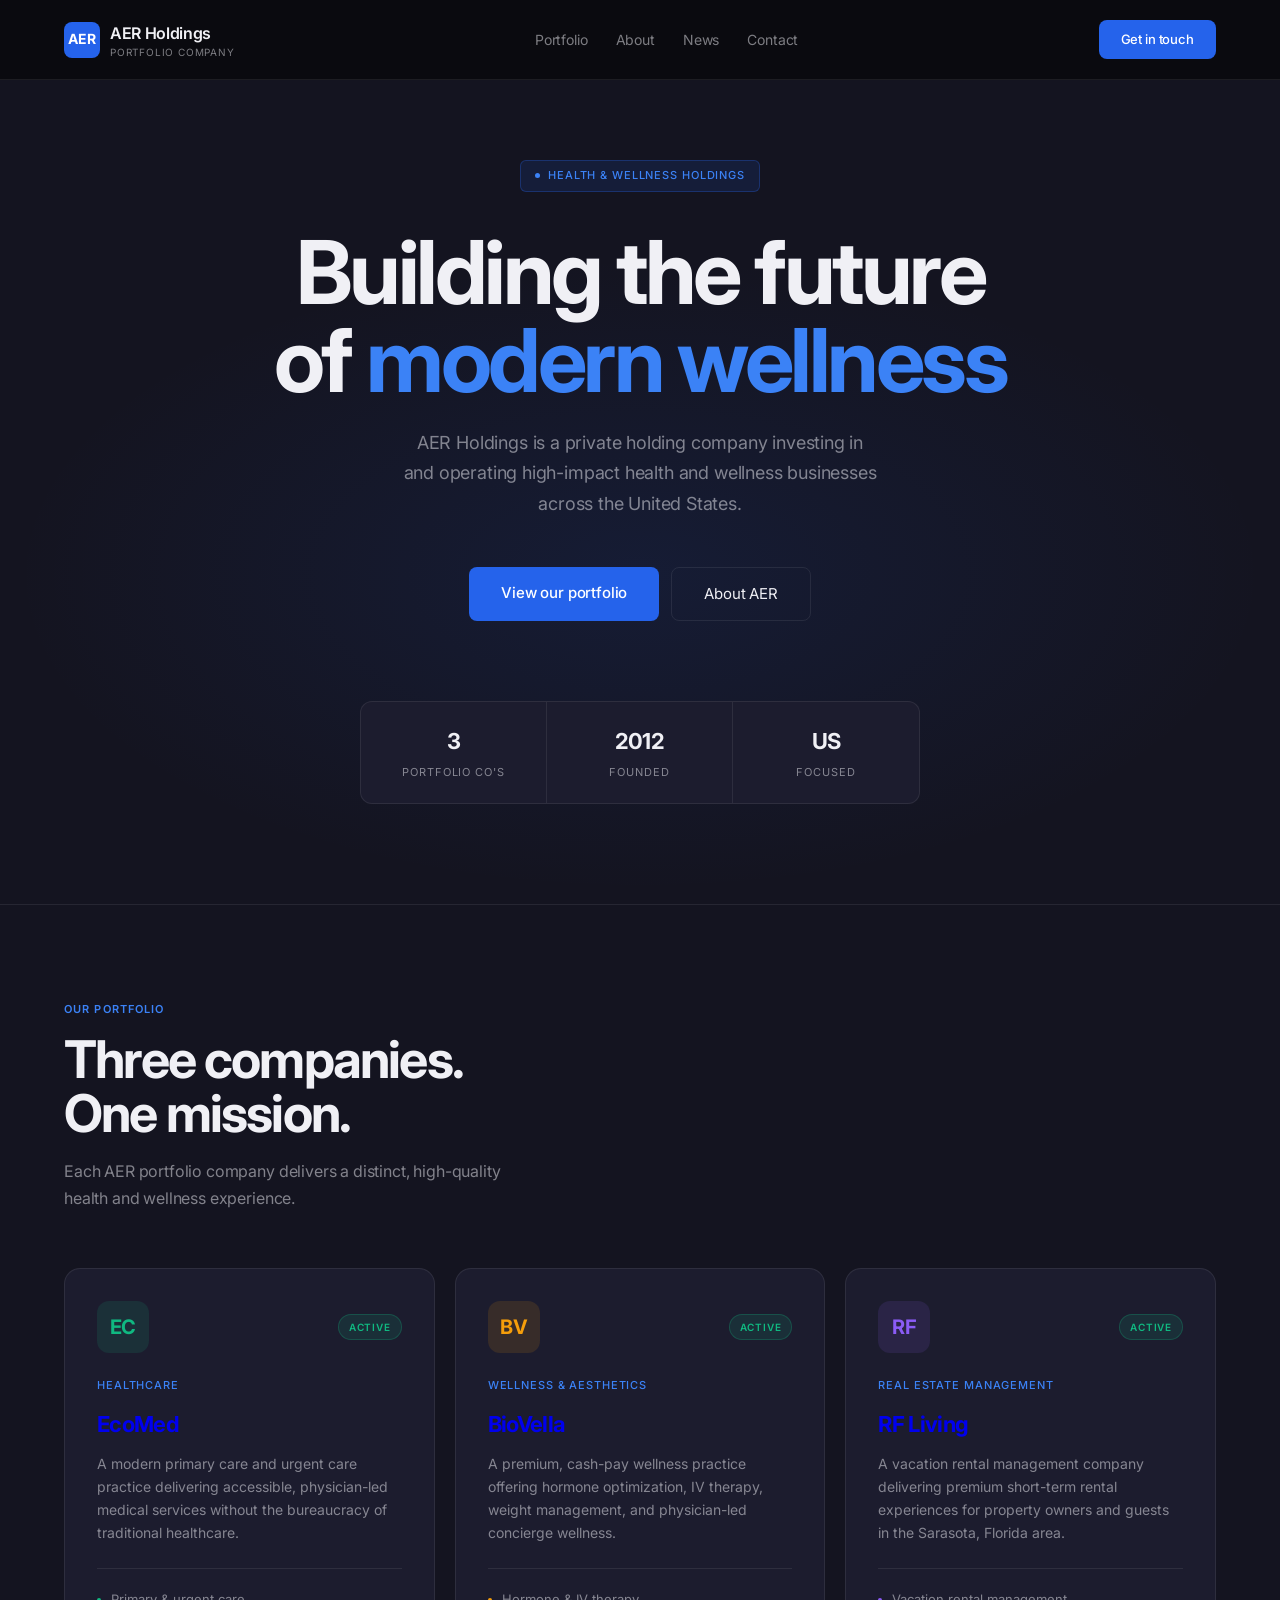
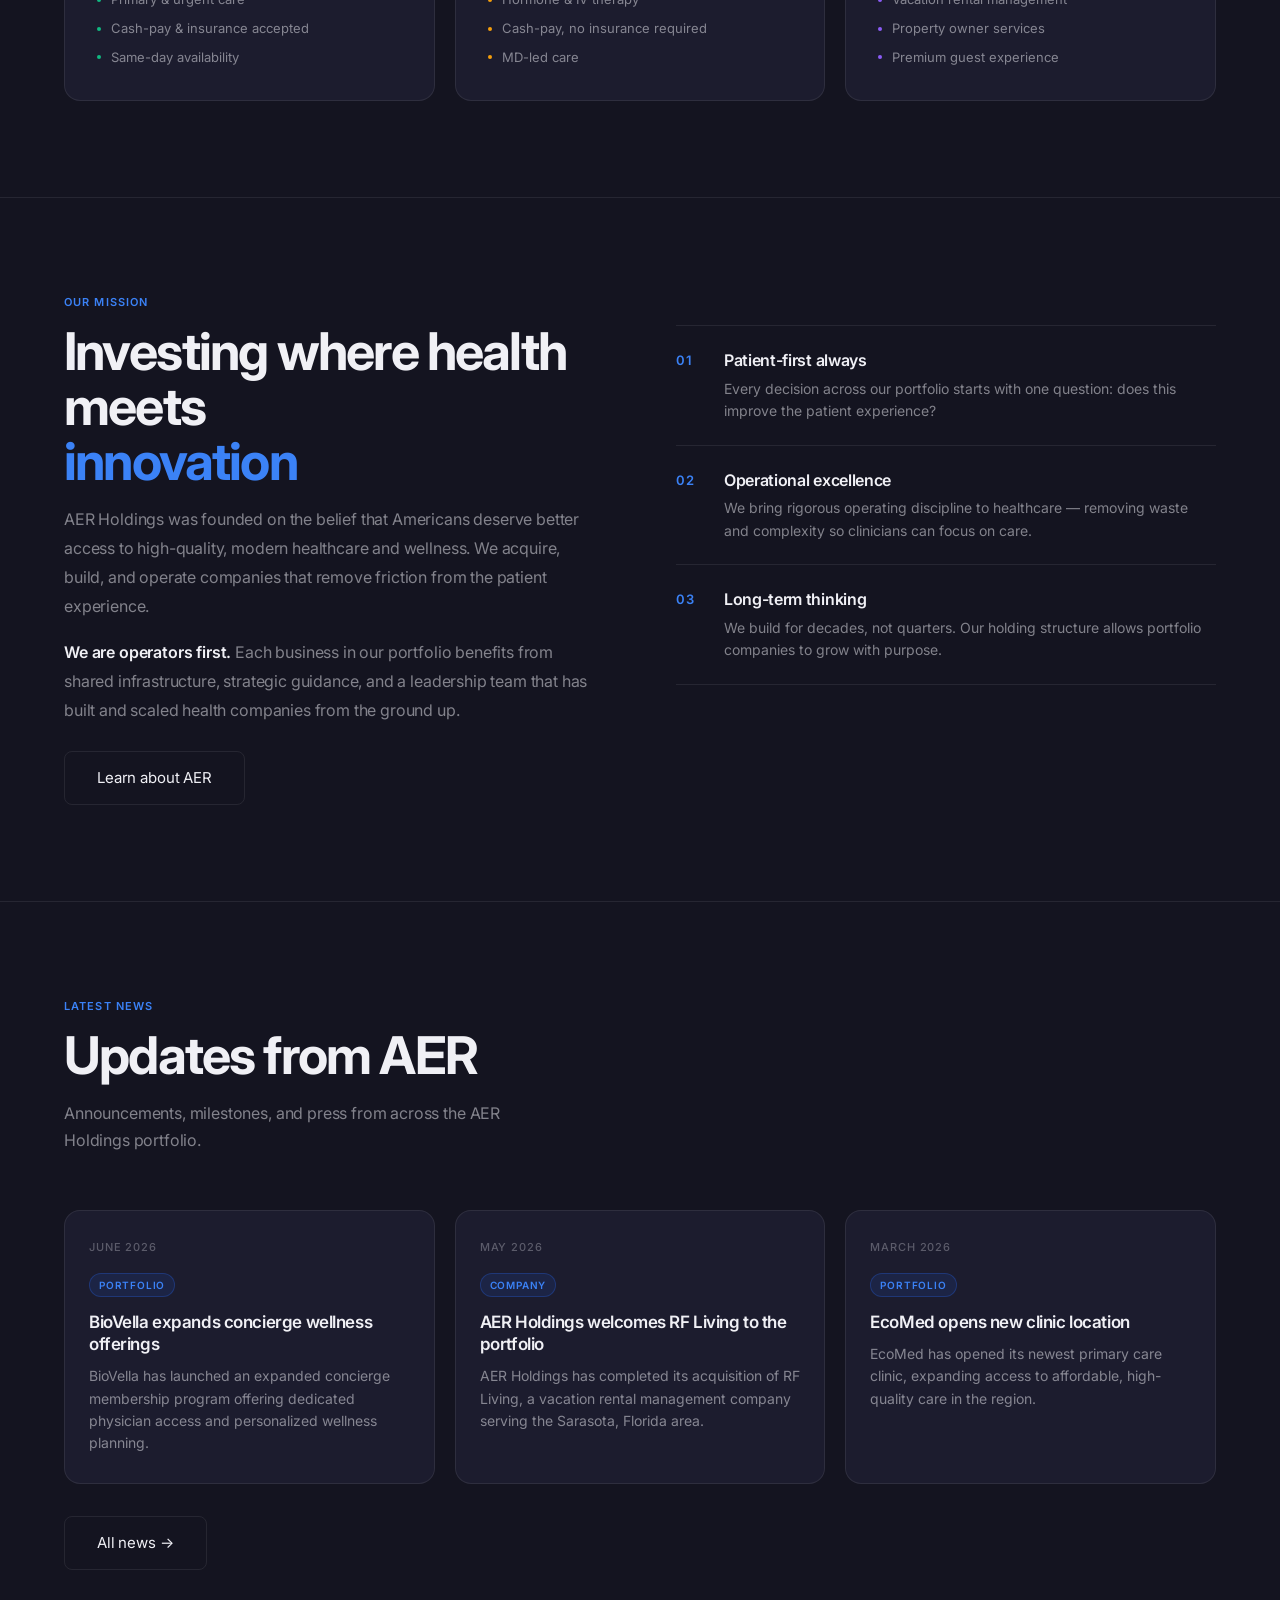
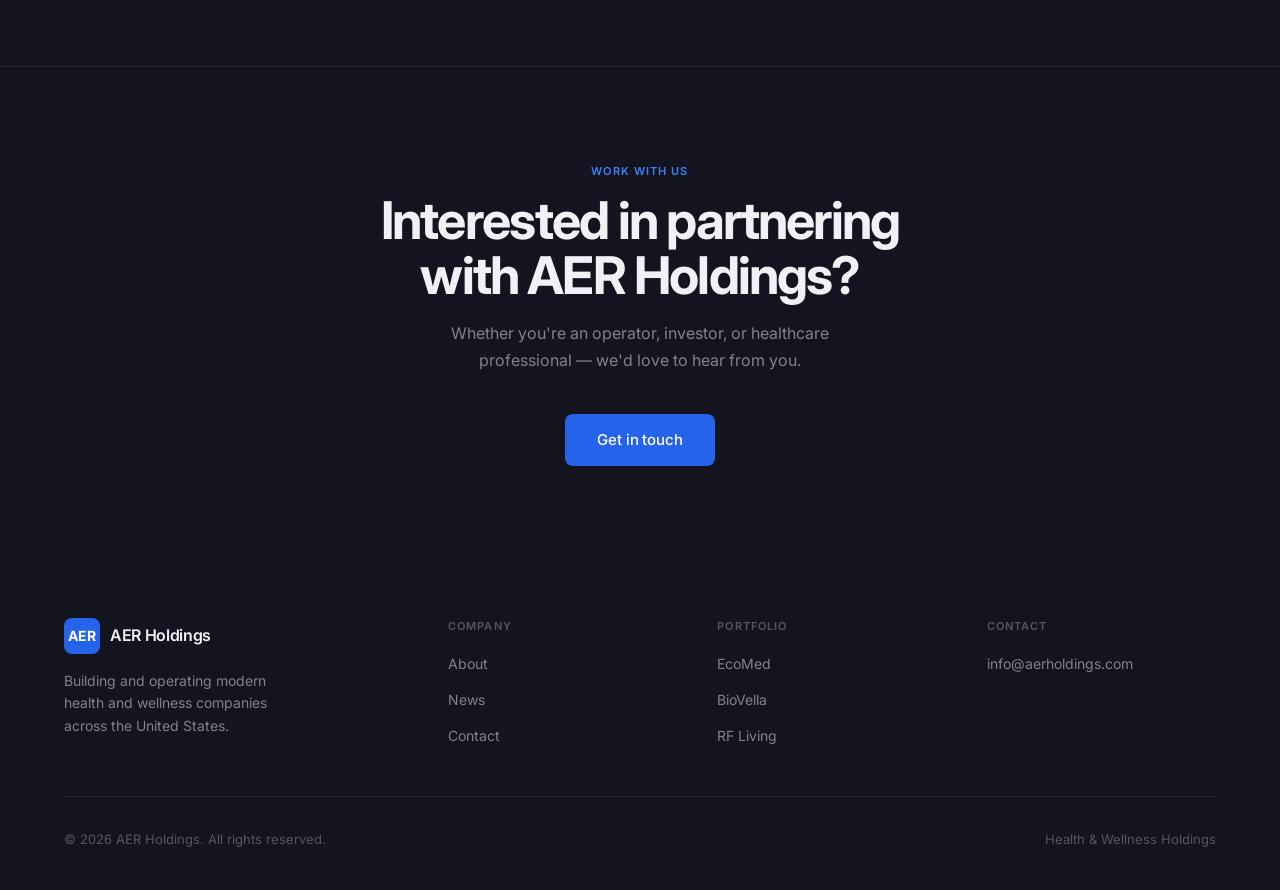
==== commit 0e72c501: "Update founding year to 2012, RF Living focus on Sarasota FL" ====
--- a/index.html
+++ b/index.html
@@ -44,7 +44,7 @@
   </div>
   <div class="hero-stats">
     <div class="stat"><div class="stat-val">3</div><div class="stat-lbl">Portfolio Co's</div></div>
-    <div class="stat"><div class="stat-val">2021</div><div class="stat-lbl">Founded</div></div>
+    <div class="stat"><div class="stat-val">2012</div><div class="stat-lbl">Founded</div></div>
     <div class="stat"><div class="stat-val">US</div><div class="stat-lbl">Focused</div></div>
   </div>
 </section>
@@ -90,7 +90,7 @@
       </div>
       <div class="pc-sector">Real Estate Management</div>
       <div class="pc-name">RF Living</div>
-      <div class="pc-desc">A vacation rental management company delivering premium short-term rental experiences for property owners and guests across top travel destinations.</div>
+      <div class="pc-desc">A vacation rental management company delivering premium short-term rental experiences for property owners and guests in the Sarasota, Florida area.</div>
       <div class="pc-facts">
         <div class="pc-fact"><div class="pc-fact-dot rf"></div>Vacation rental management</div>
         <div class="pc-fact"><div class="pc-fact-dot rf"></div>Property owner services</div>
@@ -152,7 +152,7 @@
       <div class="news-date">May 2026</div>
       <div class="news-tag">Company</div>
       <div class="news-title">AER Holdings welcomes RF Living to the portfolio</div>
-      <div class="news-excerpt">AER Holdings has completed its acquisition of RF Living, a performance and recovery lifestyle brand.</div>
+      <div class="news-excerpt">AER Holdings has completed its acquisition of RF Living, a vacation rental management company serving the Sarasota, Florida area.</div>
     </div>
     <div class="news-card">
       <div class="news-date">March 2026</div>
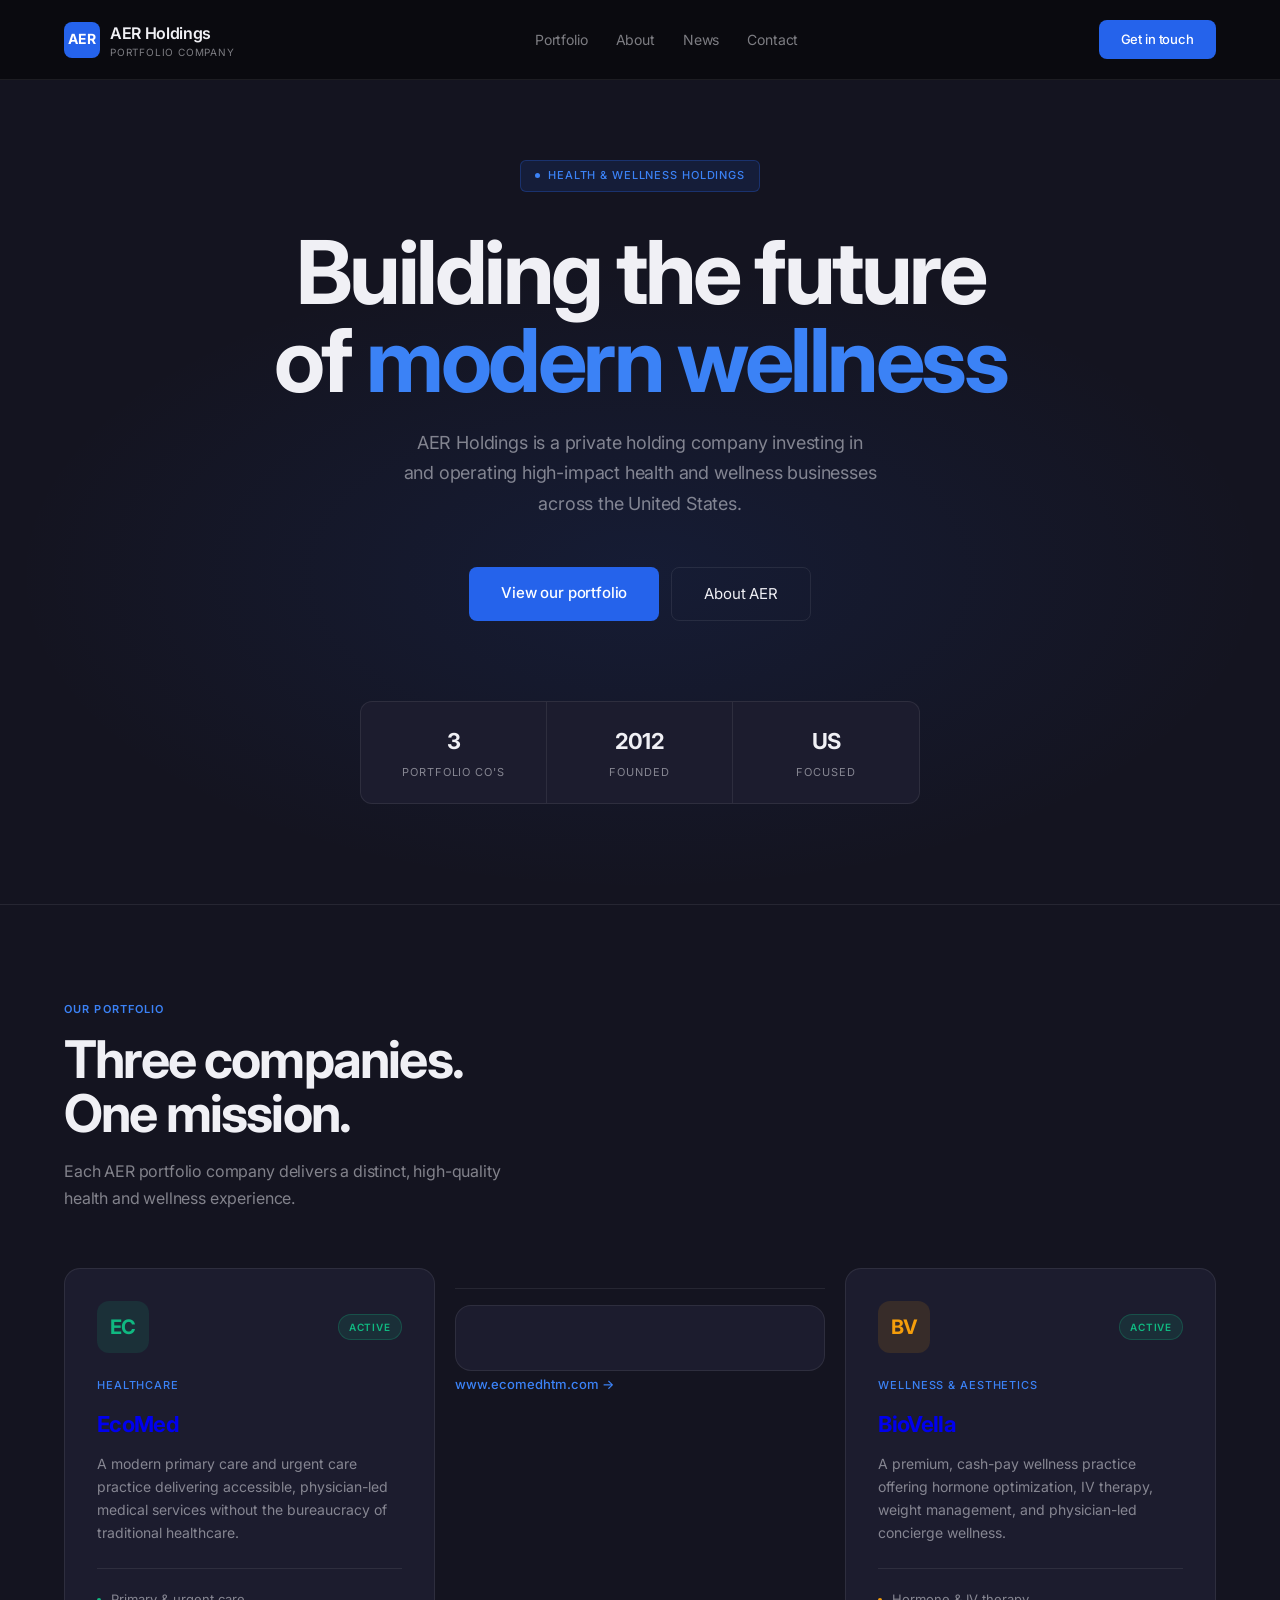
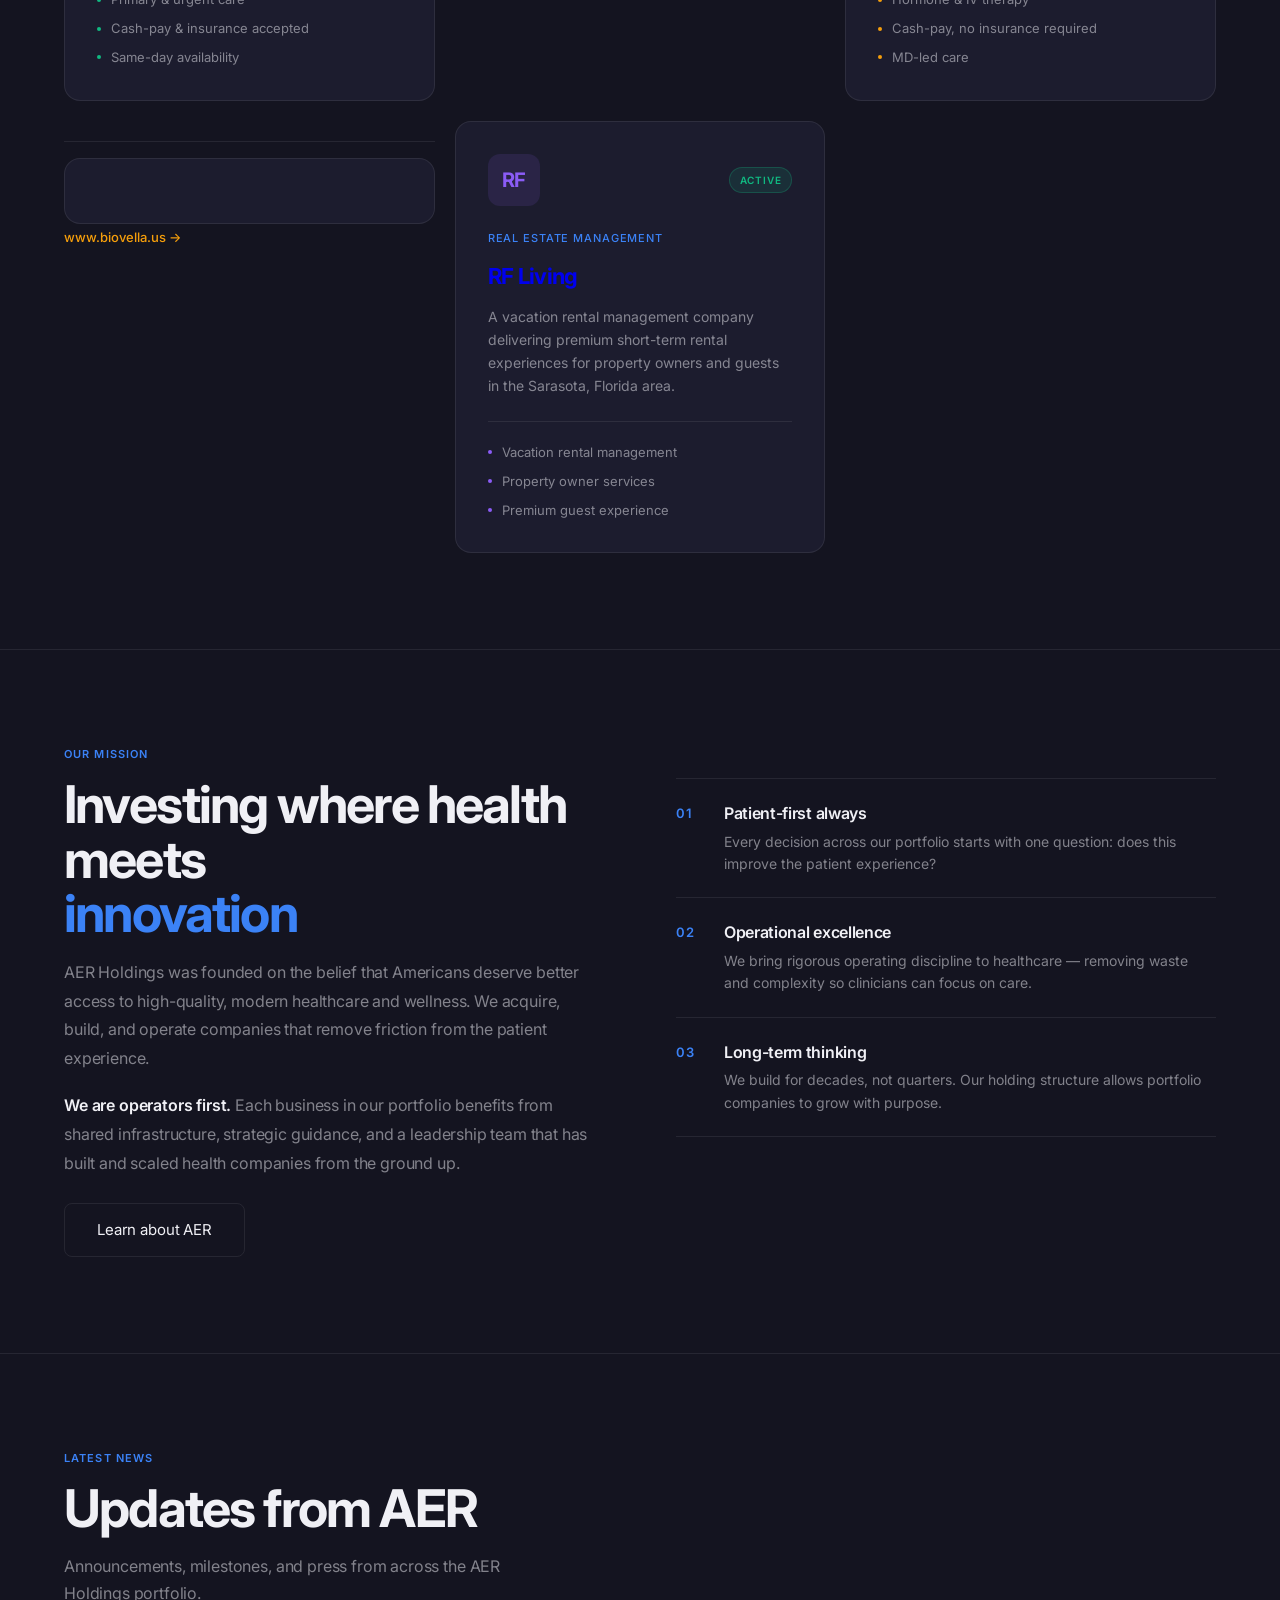
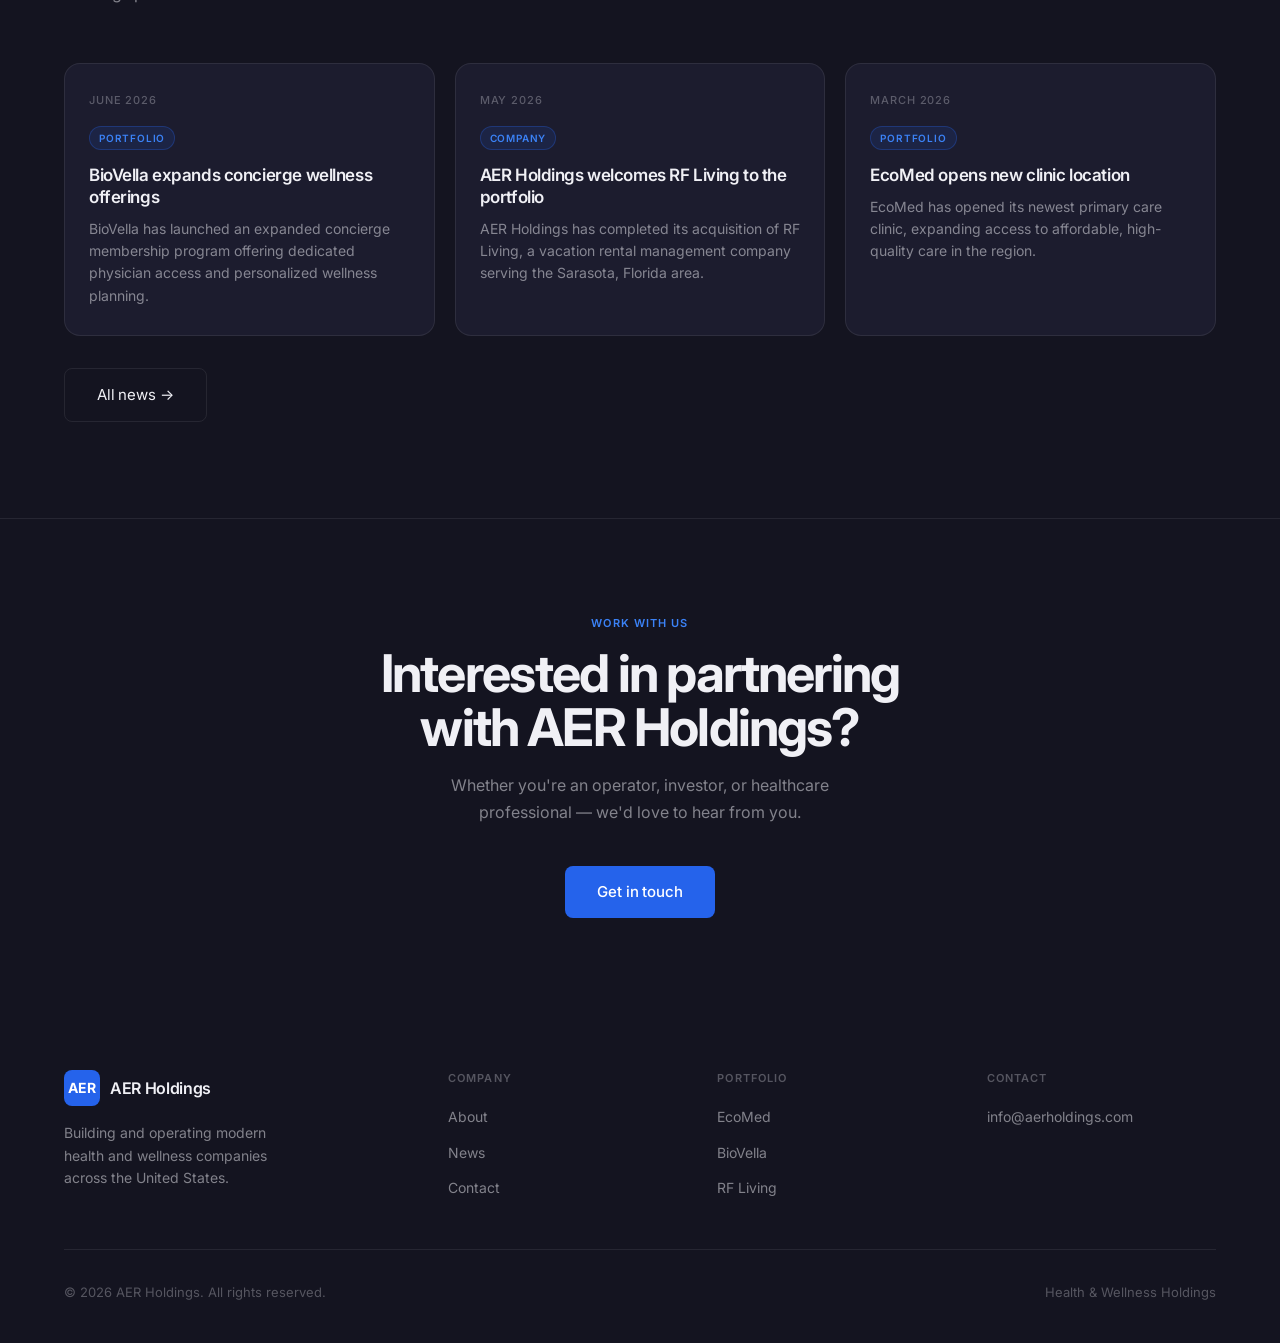
==== commit d419c834: "Add EcoMed and BioVella website URLs to portfolio cards" ====
--- a/index.html
+++ b/index.html
@@ -68,6 +68,7 @@
         <div class="pc-fact"><div class="pc-fact-dot ecomed"></div>Cash-pay &amp; insurance accepted</div>
         <div class="pc-fact"><div class="pc-fact-dot ecomed"></div>Same-day availability</div>
       </div>
+      <div style="margin-top:20px;padding-top:16px;border-top:1px solid var(--bd)"><a href="https://www.ecomedhtm.com" target="_blank" rel="noopener" onclick="event.stopPropagation()" style="font-size:13px;color:var(--accent-light);text-decoration:none;font-weight:500">www.ecomedhtm.com →</a></div>
     </a>
     <a href="portfolio.html#biovella" class="portfolio-card">
       <div class="pc-header">
@@ -82,6 +83,7 @@
         <div class="pc-fact"><div class="pc-fact-dot biovella"></div>Cash-pay, no insurance required</div>
         <div class="pc-fact"><div class="pc-fact-dot biovella"></div>MD-led care</div>
       </div>
+      <div style="margin-top:20px;padding-top:16px;border-top:1px solid var(--bd)"><a href="https://www.biovella.us" target="_blank" rel="noopener" onclick="event.stopPropagation()" style="font-size:13px;color:#F59E0B;text-decoration:none;font-weight:500">www.biovella.us →</a></div>
     </a>
     <a href="portfolio.html#rfliving" class="portfolio-card">
       <div class="pc-header">
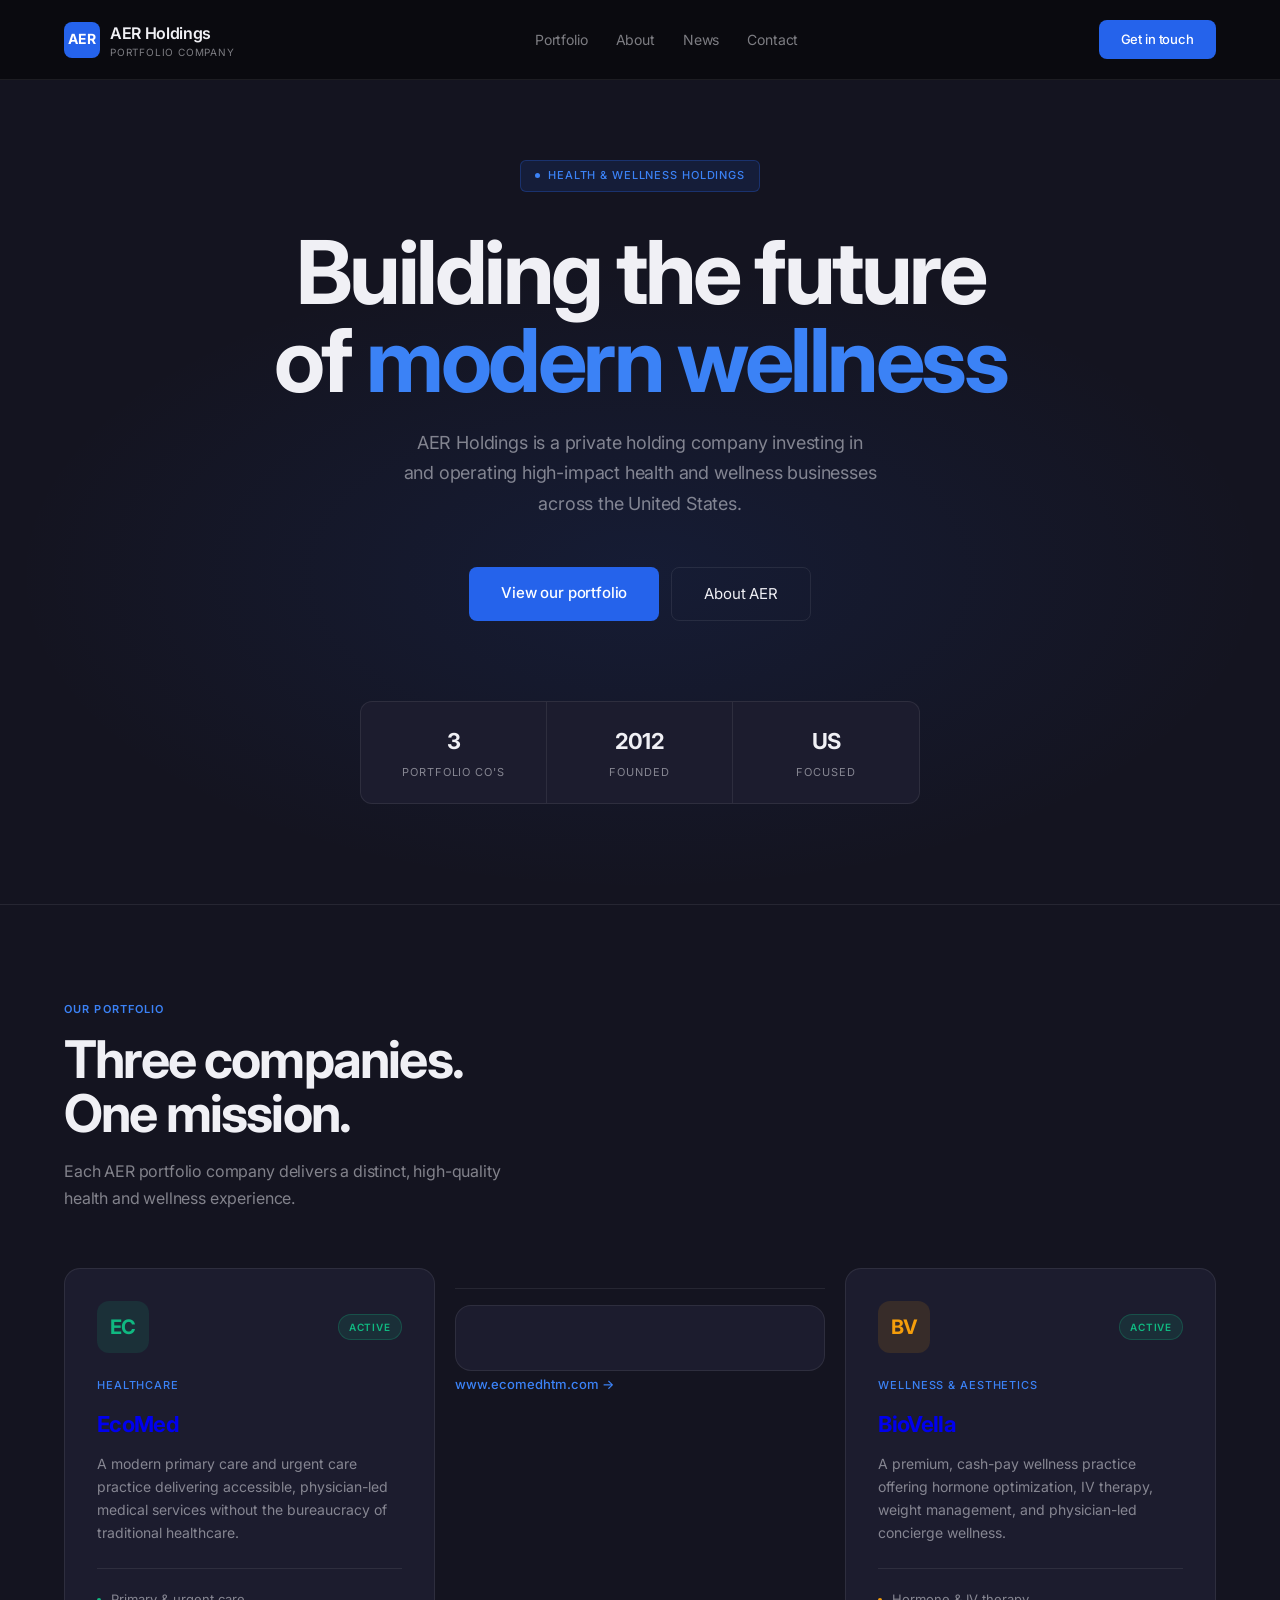
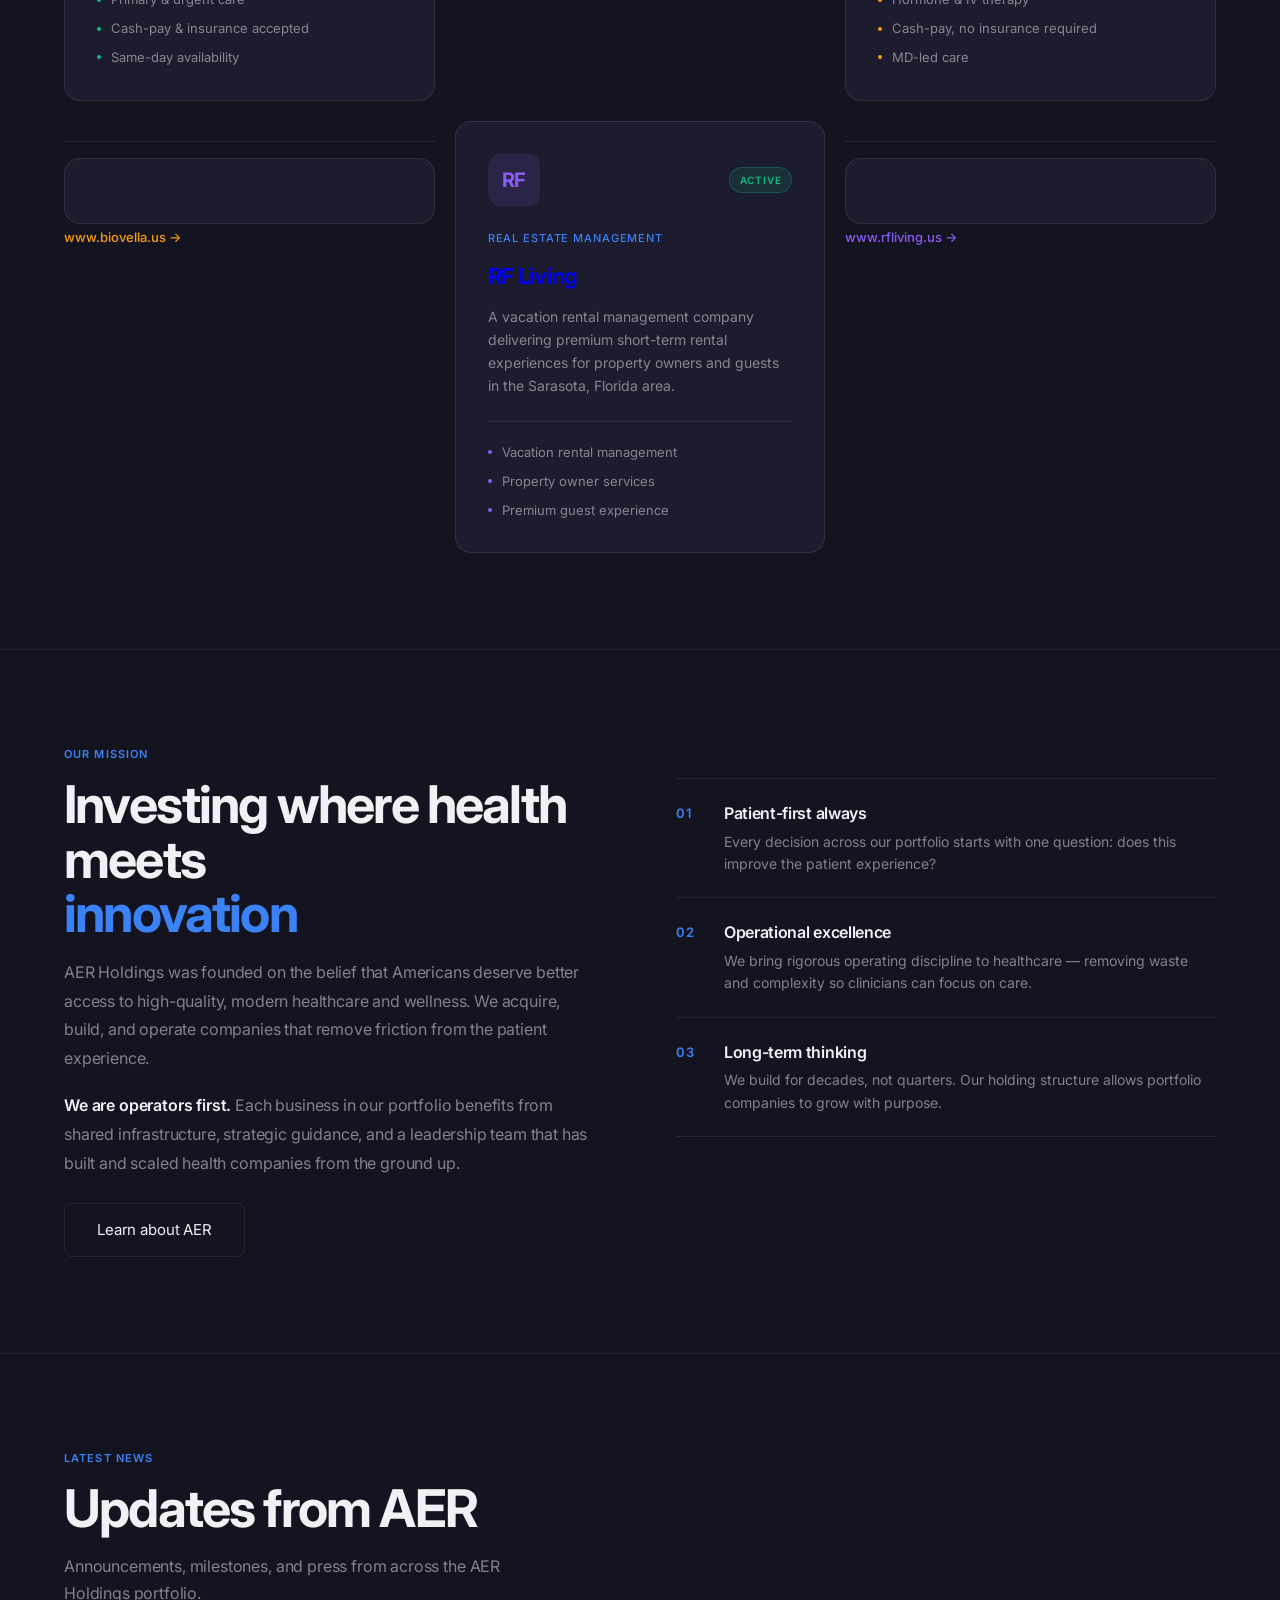
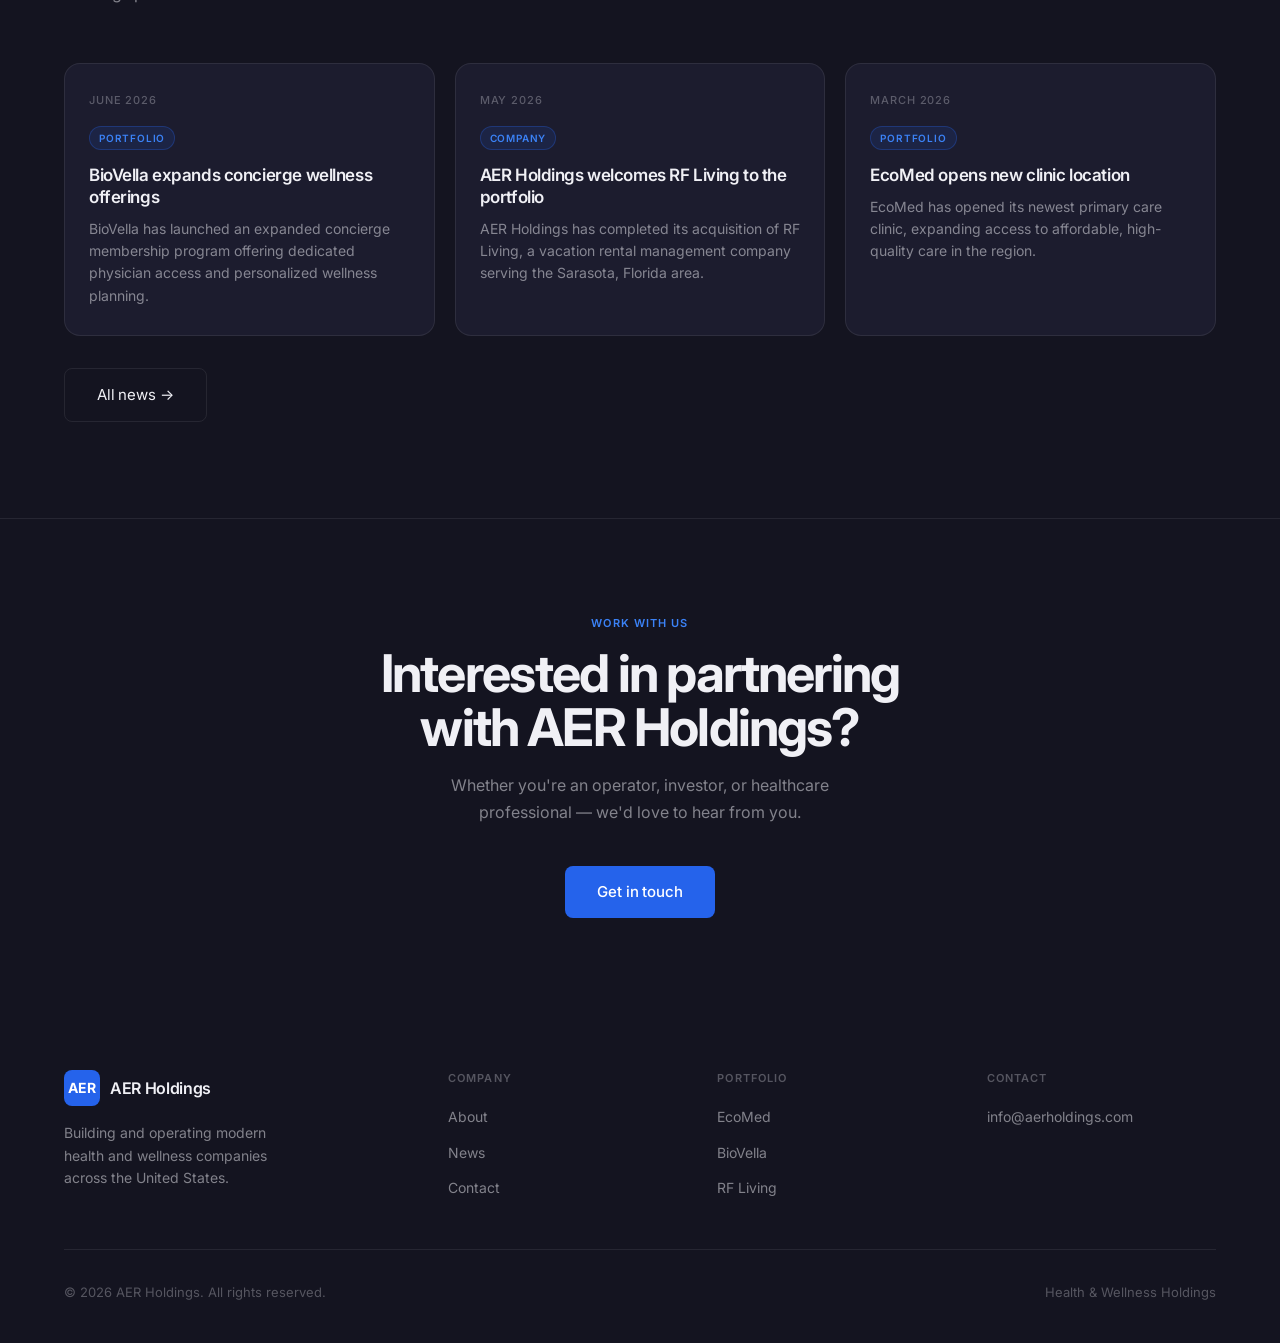
==== commit 97ba9051: "Add RF Living URL www.rfliving.us to portfolio cards" ====
--- a/index.html
+++ b/index.html
@@ -98,6 +98,7 @@
         <div class="pc-fact"><div class="pc-fact-dot rf"></div>Property owner services</div>
         <div class="pc-fact"><div class="pc-fact-dot rf"></div>Premium guest experience</div>
       </div>
+      <div style="margin-top:20px;padding-top:16px;border-top:1px solid var(--bd)"><a href="https://www.rfliving.us" target="_blank" rel="noopener" onclick="event.stopPropagation()" style="font-size:13px;color:#8B5CF6;text-decoration:none;font-weight:500">www.rfliving.us →</a></div>
     </a>
   </div>
 </section>
--- a/styles.css
+++ b/styles.css
@@ -148,8 +148,10 @@
 .footer-bottom{display:flex;align-items:center;justify-content:space-between;font-size:13px;color:var(--mu2)}
 
 /* PAGE HERO (inner pages) */
-.page-hero{padding:80px 5vw 64px;border-bottom:1px solid var(--bd);position:relative;overflow:hidden}
-.page-hero::before{content:'';position:absolute;inset:0;background:radial-gradient(ellipse 50% 80% at 0% 50%,rgba(37,99,235,0.05) 0%,transparent 70%);pointer-events:none}
+.page-hero{padding:100px 5vw 80px;border-bottom:1px solid var(--bd);position:relative;overflow:hidden;background-size:cover;background-position:center}
+.page-hero::before{content:'';position:absolute;inset:0;background:linear-gradient(to right,rgba(20,20,32,0.88) 0%,rgba(20,20,32,0.65) 60%,rgba(20,20,32,0.45) 100%);pointer-events:none}
+.page-hero::after{content:'';position:absolute;inset:0;background:radial-gradient(ellipse 50% 80% at 0% 50%,rgba(37,99,235,0.10) 0%,transparent 65%);pointer-events:none}
+.page-hero>*{position:relative;z-index:1}
 .page-hero-eyebrow{font-size:11px;font-weight:600;text-transform:uppercase;letter-spacing:.1em;color:var(--accent-light);margin-bottom:14px}
 .page-hero h1{font-size:clamp(36px,5.5vw,64px);font-weight:700;letter-spacing:-.04em;line-height:1.05;max-width:700px;margin-bottom:18px}
 .page-hero p{font-size:17px;font-weight:400;color:var(--mu);max-width:520px;line-height:1.7;letter-spacing:-.01em}
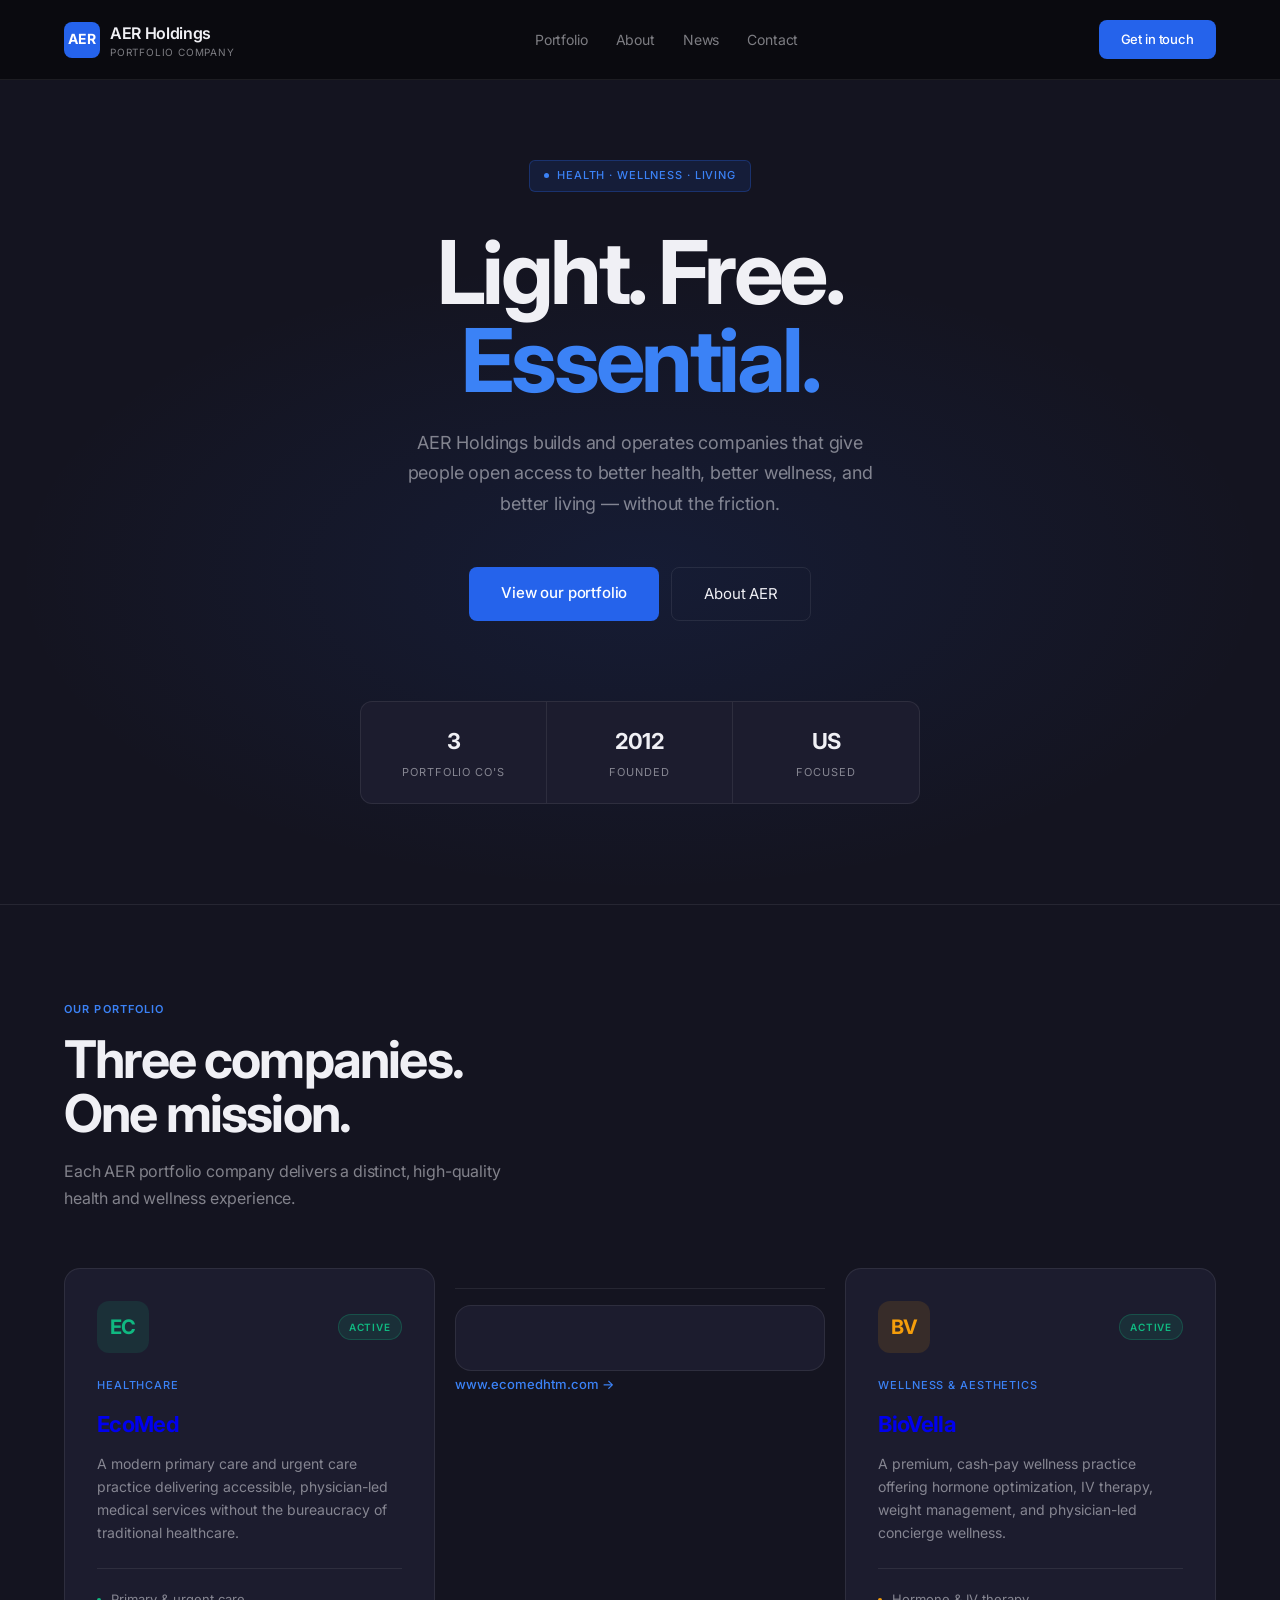
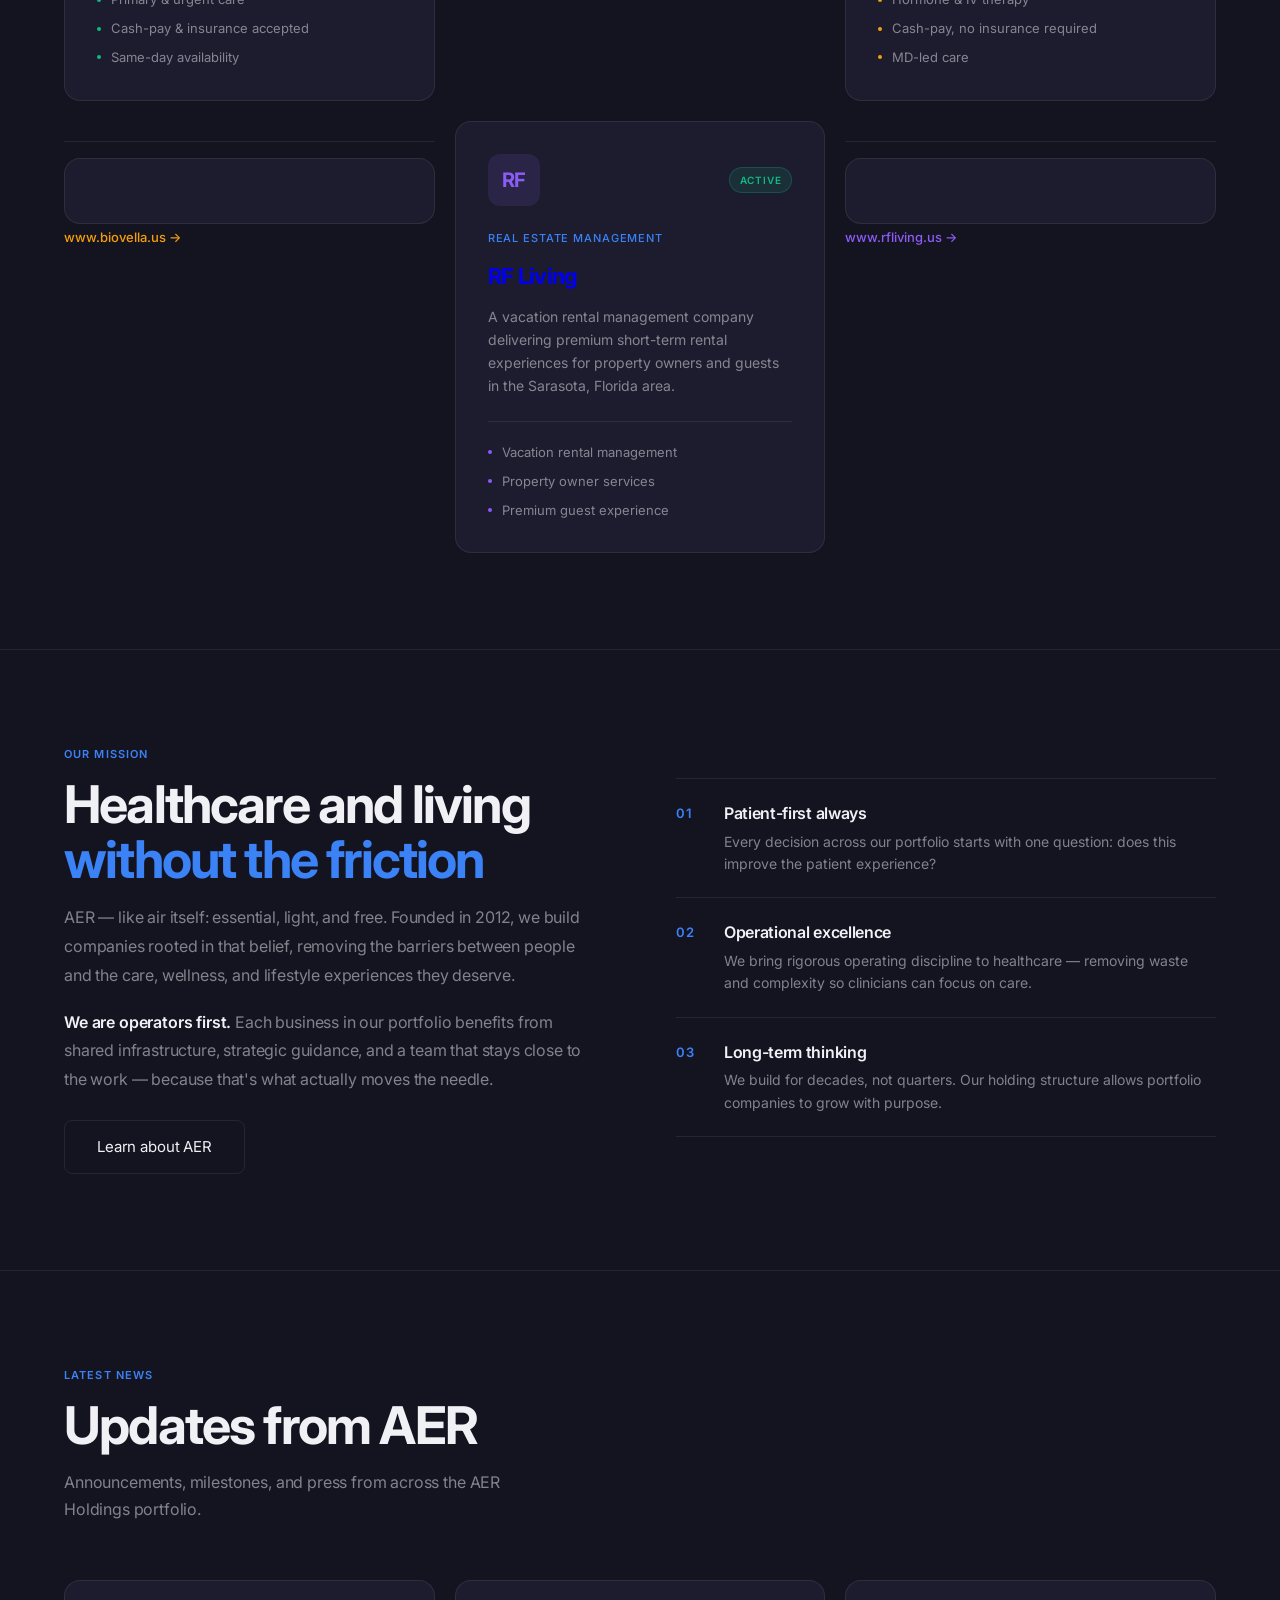
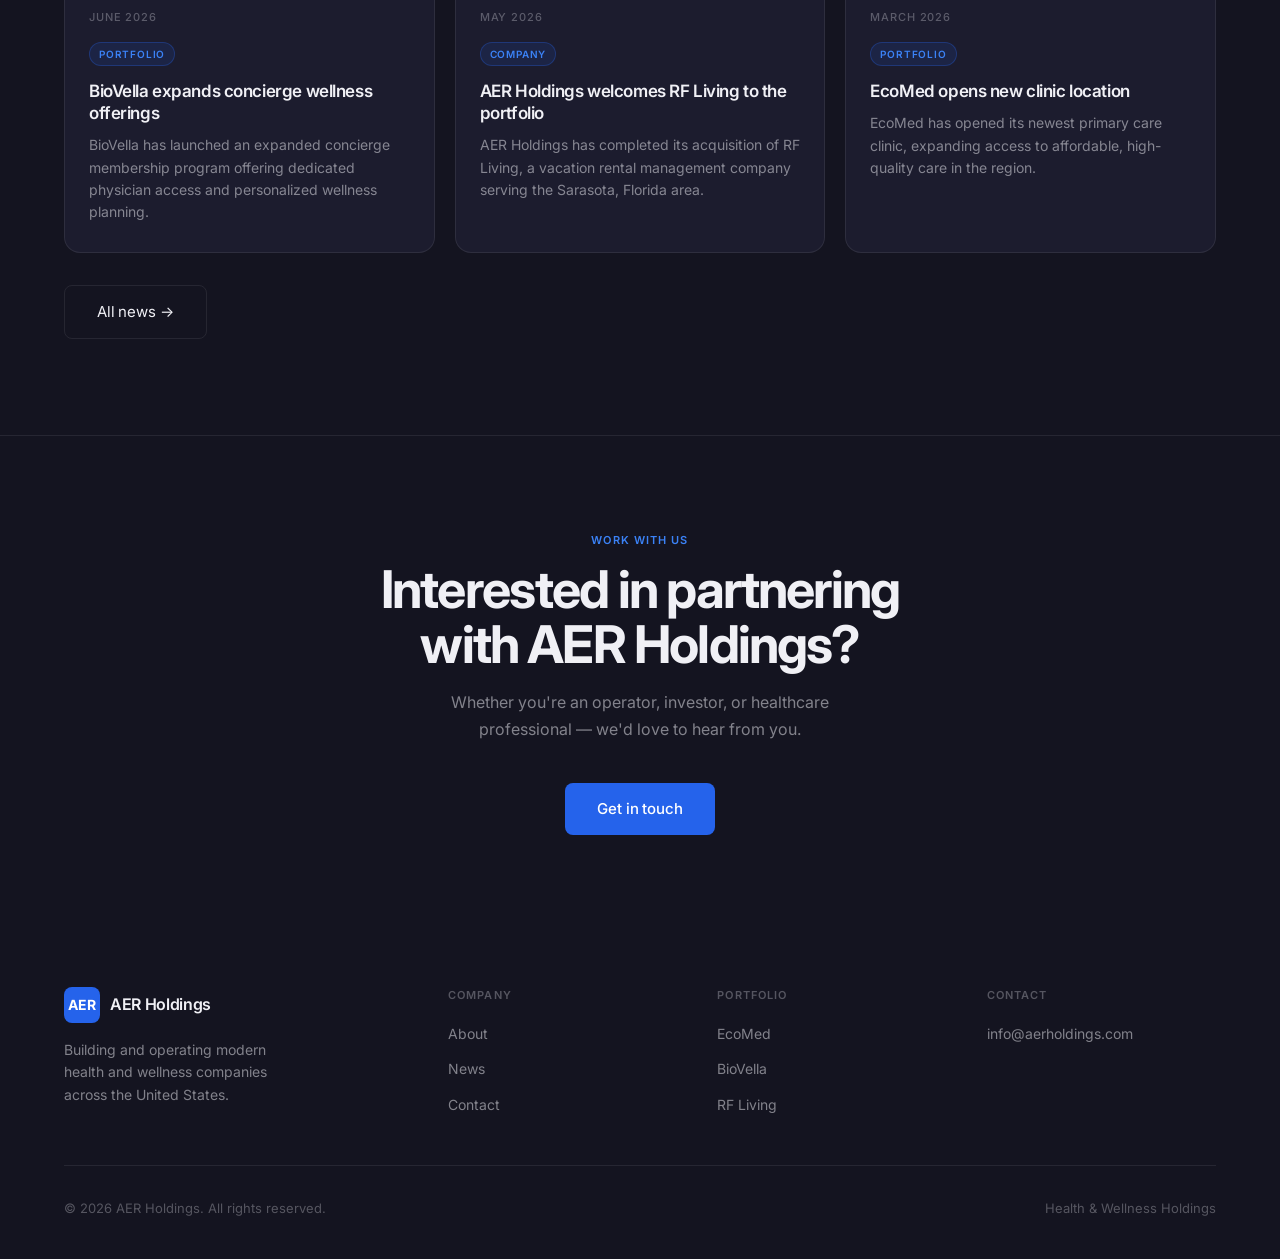
==== commit e7d242dd: "Rewrite brand voice: AER = air, light, free; anonymous founder" ====
--- a/index.html
+++ b/index.html
@@ -35,9 +35,9 @@
 </div>
 
 <section class="hero">
-  <div class="hero-eyebrow">Health &amp; Wellness Holdings</div>
-  <h1>Building the future<br>of <span>modern wellness</span></h1>
-  <p>AER Holdings is a private holding company investing in and operating high-impact health and wellness businesses across the United States.</p>
+  <div class="hero-eyebrow">Health · Wellness · Living</div>
+  <h1>Light. Free.<br><span>Essential.</span></h1>
+  <p>AER Holdings builds and operates companies that give people open access to better health, better wellness, and better living — without the friction.</p>
   <div class="hero-btns">
     <a href="portfolio.html" class="btn-primary">View our portfolio</a>
     <a href="about.html" class="btn-ghost">About AER</a>
@@ -108,9 +108,9 @@
   <div class="eyebrow">Our Mission</div>
   <div class="about-grid">
     <div class="about-content">
-      <h2 class="s-title">Investing where health meets<br><span style="color:var(--accent-light)">innovation</span></h2>
-      <p>AER Holdings was founded on the belief that Americans deserve better access to high-quality, modern healthcare and wellness. We acquire, build, and operate companies that remove friction from the patient experience.</p>
-      <p><strong>We are operators first.</strong> Each business in our portfolio benefits from shared infrastructure, strategic guidance, and a leadership team that has built and scaled health companies from the ground up.</p>
+      <h2 class="s-title">Healthcare and living<br><span style="color:var(--accent-light)">without the friction</span></h2>
+      <p>AER — like air itself: essential, light, and free. Founded in 2012, we build companies rooted in that belief, removing the barriers between people and the care, wellness, and lifestyle experiences they deserve.</p>
+      <p><strong>We are operators first.</strong> Each business in our portfolio benefits from shared infrastructure, strategic guidance, and a team that stays close to the work — because that's what actually moves the needle.</p>
       <a href="about.html" class="btn-ghost" style="margin-top:8px">Learn about AER</a>
     </div>
     <div class="values-list">
